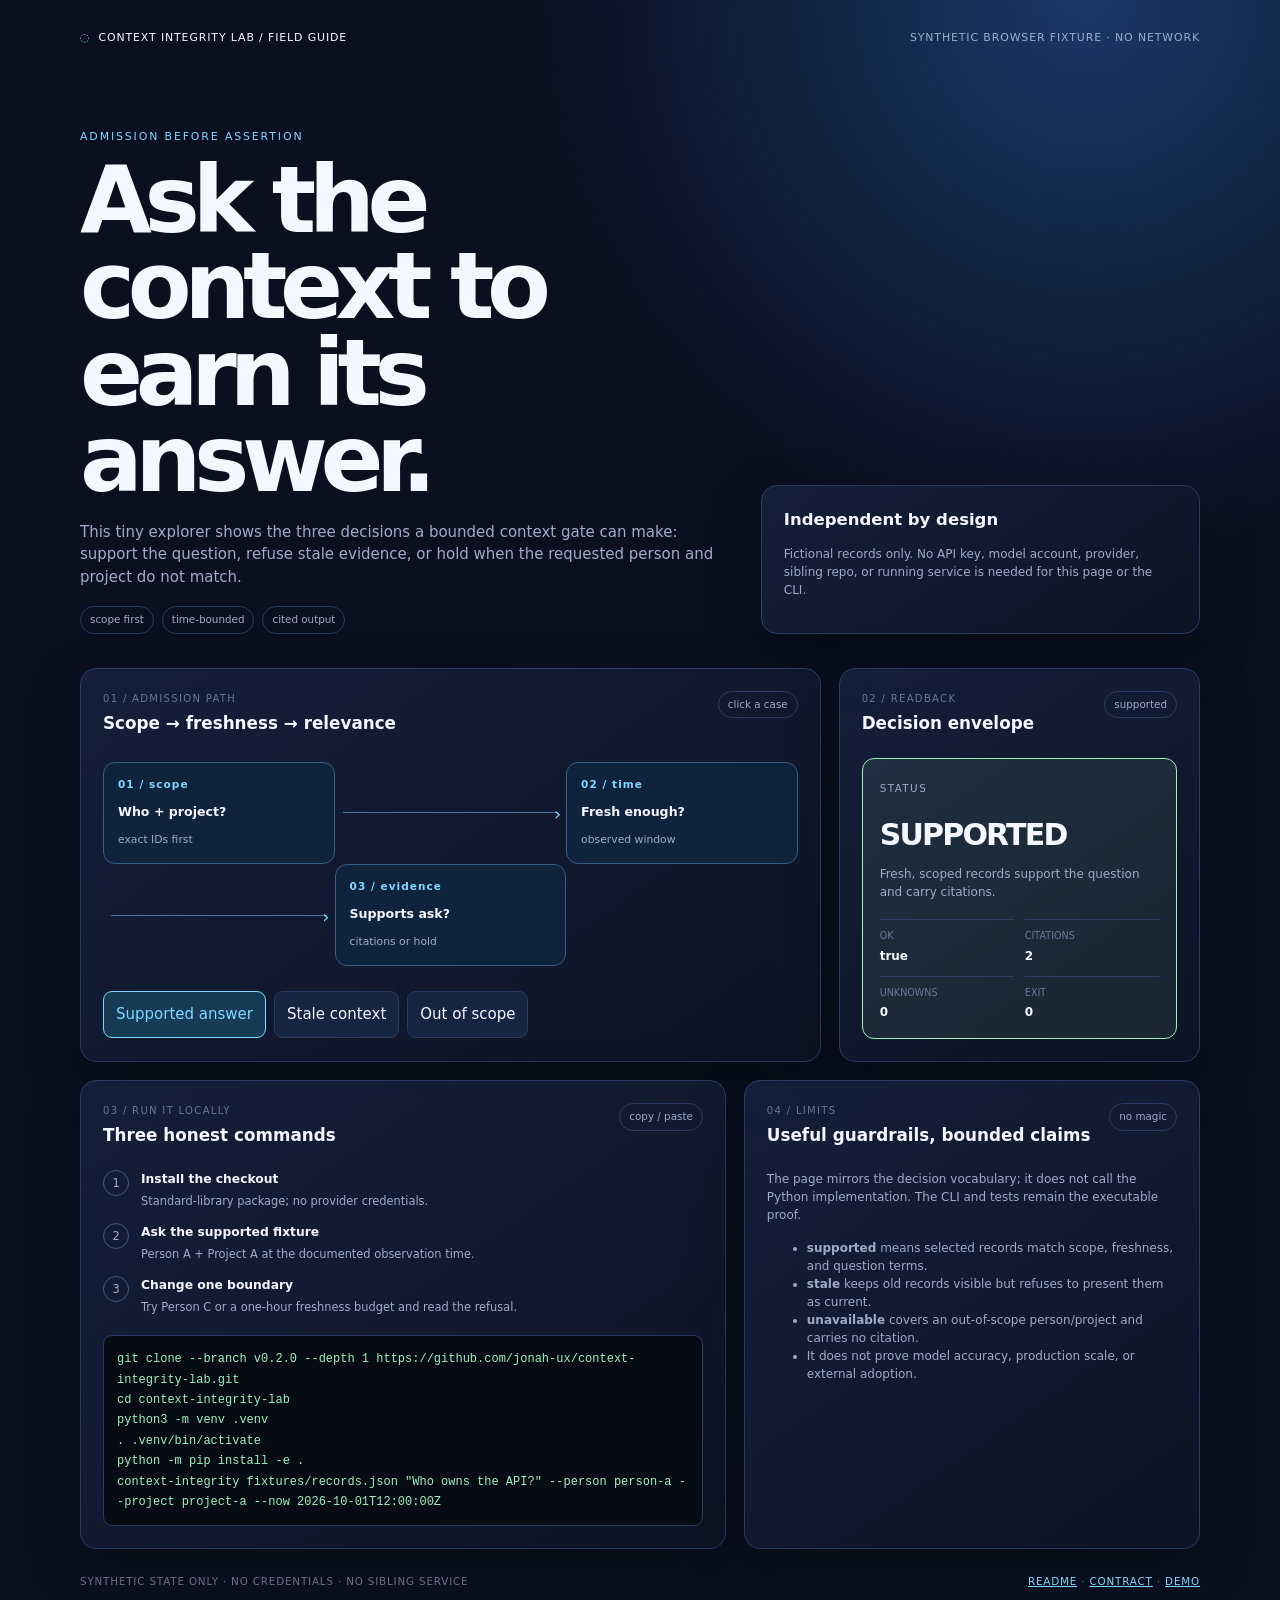
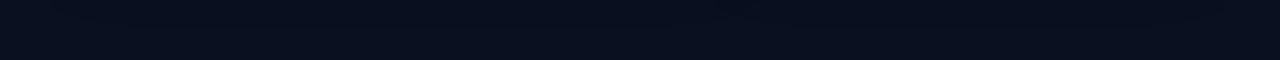
==== docs/admission-explorer.html @ ae998144 "docs(onboarding): pin explorer install path Agent-Session: 01a0f53c-2d67-7692-81d7-23fe0a9d03c3 Agen" ====
<!doctype html>
<html lang="en">
<head>
<meta charset="utf-8"><meta name="viewport" content="width=device-width,initial-scale=1">
<meta name="description" content="Synthetic Context Integrity Lab admission explorer">
<title>Context Integrity Lab · admission explorer</title>
<style>
:root{color-scheme:dark;--bg:#0a1020;--panel:#111b32;--line:#2a3c62;--ink:#f4f7ff;--muted:#9eacc8;--blue:#80d8ff;--green:#9ff0bd;--orange:#ffc879;--red:#ff9b9b;font:15px/1.5 ui-sans-serif,system-ui,sans-serif}*{box-sizing:border-box}body{margin:0;color:var(--ink);background:radial-gradient(circle at 85% 0,#193967,transparent 37rem),var(--bg)}a{color:var(--blue)}.shell{width:min(1120px,calc(100% - 34px));margin:auto;padding:30px 0 70px}.nav,.foot{display:flex;justify-content:space-between;gap:14px;color:var(--muted);font-size:.73rem;letter-spacing:.08em;text-transform:uppercase}.nav{margin-bottom:72px}.brand{color:var(--ink)}.brand:before{content:"◌";color:var(--blue);margin-right:8px}h1{max-width:760px;font-size:clamp(2.6rem,8vw,6.2rem);line-height:.93;letter-spacing:-.08em;margin:0 0 18px}.eyebrow{color:var(--blue);font-size:.73rem;letter-spacing:.17em;text-transform:uppercase}.lede{max-width:680px;color:var(--muted)}.hero{display:grid;grid-template-columns:1.2fr .8fr;gap:22px;align-items:end;margin-bottom:34px}.card{border:1px solid var(--line);border-radius:16px;padding:22px;background:linear-gradient(145deg,rgba(20,32,58,.94),rgba(12,20,37,.94));box-shadow:0 18px 56px #0004}.callout h2{margin:0 0 8px;font-size:1.1rem}.callout p,.limits p,.limits li{color:var(--muted);font-size:.8rem}.chips{display:flex;flex-wrap:wrap;gap:8px;margin-top:18px}.chip{border:1px solid var(--line);border-radius:99px;padding:5px 9px;color:var(--muted);font-size:.69rem}.grid{display:grid;grid-template-columns:repeat(12,1fr);gap:18px}.explorer{grid-column:span 8}.readout{grid-column:span 4}.guide{grid-column:span 7}.limits{grid-column:span 5}.panel-head{display:flex;justify-content:space-between;gap:10px;align-items:start;margin-bottom:22px}.kicker{color:#667997;letter-spacing:.13em;text-transform:uppercase;font-size:.67rem}.panel-head h2{margin:5px 0 0;font-size:1.12rem}.graph{display:grid;grid-template-columns:repeat(3,1fr);gap:0;align-items:center;overflow:auto;padding:4px 0 10px}.node{min-width:140px;border:1px solid #3b5e83;border-radius:12px;padding:14px;background:#10233d}.node b{display:block;color:var(--blue);font-size:.7rem;letter-spacing:.1em}.node strong{display:block;margin:10px 0 5px;font-size:.84rem}.node span{color:var(--muted);font-size:.72rem}.arrow{min-width:20px;height:1px;background:#4e739b;position:relative;margin:0 8px}.arrow:after{content:"›";position:absolute;right:-3px;top:-12px;color:var(--blue);font-size:1.2rem}.option-row{display:flex;flex-wrap:wrap;gap:8px;margin-top:15px}.option{border:1px solid var(--line);border-radius:9px;background:#162542;color:var(--ink);padding:11px 12px;text-align:left;cursor:pointer;font:inherit}.option:hover,.option:focus-visible{border-color:var(--blue);outline:none}.option[aria-pressed=true]{border-color:var(--blue);color:var(--blue);background:#163b57}.state{min-height:212px;border:1px solid var(--green);border-radius:12px;padding:17px;background:#9ff0bd14}.state.orange{border-color:var(--orange);background:#ffc87914}.state.red{border-color:var(--red);background:#ff9b9b14}.state-label{font-size:.69rem;text-transform:uppercase;letter-spacing:.14em;color:var(--muted)}.state h3{margin:14px 0 8px;font-size:2rem;letter-spacing:-.06em}.state p{color:var(--muted);font-size:.8rem;margin:0}.facts{display:grid;grid-template-columns:repeat(2,1fr);gap:11px;margin-top:18px}.fact{border-top:1px solid var(--line);padding-top:9px}.fact small{display:block;color:#687996;text-transform:uppercase;font-size:.64rem}.fact b{display:block;margin-top:3px;font-size:.8rem}.steps{display:grid;gap:12px;list-style:none;padding:0;margin:0}.steps li{display:grid;grid-template-columns:28px 1fr;gap:10px}.num{display:grid;place-items:center;border:1px solid #3b5e83;border-radius:50%;width:26px;height:26px;color:var(--blue);font-size:.72rem}.steps strong{display:block;font-size:.82rem}.steps span{color:var(--muted);font-size:.76rem}.terminal{margin-top:18px;border:1px solid var(--line);border-radius:9px;padding:13px;overflow:auto;background:#070b14;color:var(--green);font:12px/1.7 ui-monospace,monospace}.foot{margin-top:25px;color:#66738b;font-size:.69rem}@media(max-width:780px){.hero{grid-template-columns:1fr}.explorer,.readout,.guide,.limits{grid-column:span 12}}@media(max-width:500px){.shell{width:calc(100% - 22px);padding-top:18px}.nav{margin-bottom:45px}.graph{grid-template-columns:repeat(3,140px)}.foot{display:block}.foot span{display:block;margin-top:6px}}@media(prefers-reduced-motion:no-preference){.state{animation:enter .25s ease-out}@keyframes enter{from{opacity:.4;transform:translateY(4px)}to{opacity:1;transform:none}}}
</style>
</head>
<body><main class="shell">
<header class="nav"><span class="brand">CONTEXT INTEGRITY LAB / FIELD GUIDE</span><span>synthetic browser fixture · no network</span></header>
<section class="hero"><div><p class="eyebrow">Admission before assertion</p><h1>Ask the context to earn its answer.</h1><p class="lede">This tiny explorer shows the three decisions a bounded context gate can make: support the question, refuse stale evidence, or hold when the requested person and project do not match.</p><div class="chips"><span class="chip">scope first</span><span class="chip">time-bounded</span><span class="chip">cited output</span></div></div><aside class="card callout"><h2>Independent by design</h2><p>Fictional records only. No API key, model account, provider, sibling repo, or running service is needed for this page or the CLI.</p></aside></section>
<section class="grid">
<article class="card explorer"><div class="panel-head"><div><div class="kicker">01 / admission path</div><h2>Scope → freshness → relevance</h2></div><span class="chip">click a case</span></div><div class="graph" aria-label="Admission decision graph"><div class="node"><b>01 / scope</b><strong>Who + project?</strong><span>exact IDs first</span></div><span class="arrow" aria-hidden="true"></span><div class="node"><b>02 / time</b><strong>Fresh enough?</strong><span>observed window</span></div><span class="arrow" aria-hidden="true"></span><div class="node"><b>03 / evidence</b><strong>Supports ask?</strong><span>citations or hold</span></div></div><div class="option-row" role="group" aria-label="Synthetic admission cases"><button class="option" data-case="supported" aria-pressed="true">Supported answer</button><button class="option" data-case="stale" aria-pressed="false">Stale context</button><button class="option" data-case="scope" aria-pressed="false">Out of scope</button></div></article>
<article class="card readout"><div class="panel-head"><div><div class="kicker">02 / readback</div><h2>Decision envelope</h2></div><span class="chip" id="case-label">supported</span></div><div class="state" id="state" role="status" aria-live="polite"><span class="state-label">status</span><h3 id="status">SUPPORTED</h3><p id="reason">Fresh, scoped records support the question and carry citations.</p><div class="facts"><div class="fact"><small>ok</small><b id="ok">true</b></div><div class="fact"><small>citations</small><b id="citations">2</b></div><div class="fact"><small>unknowns</small><b id="unknowns">0</b></div><div class="fact"><small>exit</small><b id="exit">0</b></div></div></div></article>
<article class="card guide"><div class="panel-head"><div><div class="kicker">03 / run it locally</div><h2>Three honest commands</h2></div><span class="chip">copy / paste</span></div><ol class="steps"><li><span class="num">1</span><div><strong>Install the checkout</strong><span>Standard-library package; no provider credentials.</span></div></li><li><span class="num">2</span><div><strong>Ask the supported fixture</strong><span>Person A + Project A at the documented observation time.</span></div></li><li><span class="num">3</span><div><strong>Change one boundary</strong><span>Try Person C or a one-hour freshness budget and read the refusal.</span></div></li></ol><div class="terminal">git clone --branch v0.2.0 --depth 1 https://github.com/jonah-ux/context-integrity-lab.git<br>cd context-integrity-lab<br>python3 -m venv .venv<br>. .venv/bin/activate<br>python -m pip install -e .<br>context-integrity fixtures/records.json "Who owns the API?" --person person-a --project project-a --now 2026-10-01T12:00:00Z</div></article>
<article class="card limits"><div class="panel-head"><div><div class="kicker">04 / limits</div><h2>Useful guardrails, bounded claims</h2></div><span class="chip">no magic</span></div><p>The page mirrors the decision vocabulary; it does not call the Python implementation. The CLI and tests remain the executable proof.</p><ul><li><b>supported</b> means selected records match scope, freshness, and question terms.</li><li><b>stale</b> keeps old records visible but refuses to present them as current.</li><li><b>unavailable</b> covers an out-of-scope person/project and carries no citation.</li><li>It does not prove model accuracy, production scale, or external adoption.</li></ul></article>
</section><footer class="foot"><span>synthetic state only · no credentials · no sibling service</span><span><a href="https://github.com/jonah-ux/context-integrity-lab/blob/main/README.md">README</a> · <a href="https://github.com/jonah-ux/context-integrity-lab/blob/main/docs/contracts/context-integrity-v1.md">contract</a> · <a href="https://github.com/jonah-ux/context-integrity-lab/blob/main/DEMO.md">demo</a></span></footer>
</main>
<script>
const cases={supported:{label:"supported",status:"SUPPORTED",reason:"Fresh, scoped records support the question and carry citations.",ok:"true",citations:"2",unknowns:"0",exit:"0",tone:""},stale:{label:"freshness refusal",status:"STALE",reason:"The records exist, but the observation is outside the one-hour freshness budget.",ok:"false",citations:"0",unknowns:"1",exit:"1",tone:"orange"},scope:{label:"scope hold",status:"UNAVAILABLE",reason:"No record matches the requested person and project. The gate returns no citation.",ok:"false",citations:"0",unknowns:"1",exit:"1",tone:"red"}};
const state=document.querySelector("#state"),label=document.querySelector("#case-label");document.querySelectorAll("[data-case]").forEach(button=>button.addEventListener("click",()=>{const item=cases[button.dataset.case];document.querySelectorAll("[data-case]").forEach(b=>b.setAttribute("aria-pressed",String(b===button)));state.className="state "+item.tone;label.textContent=item.label;for(const key of ["status","reason","ok","citations","unknowns","exit"])document.querySelector("#"+key).textContent=item[key]}));
</script></body></html>
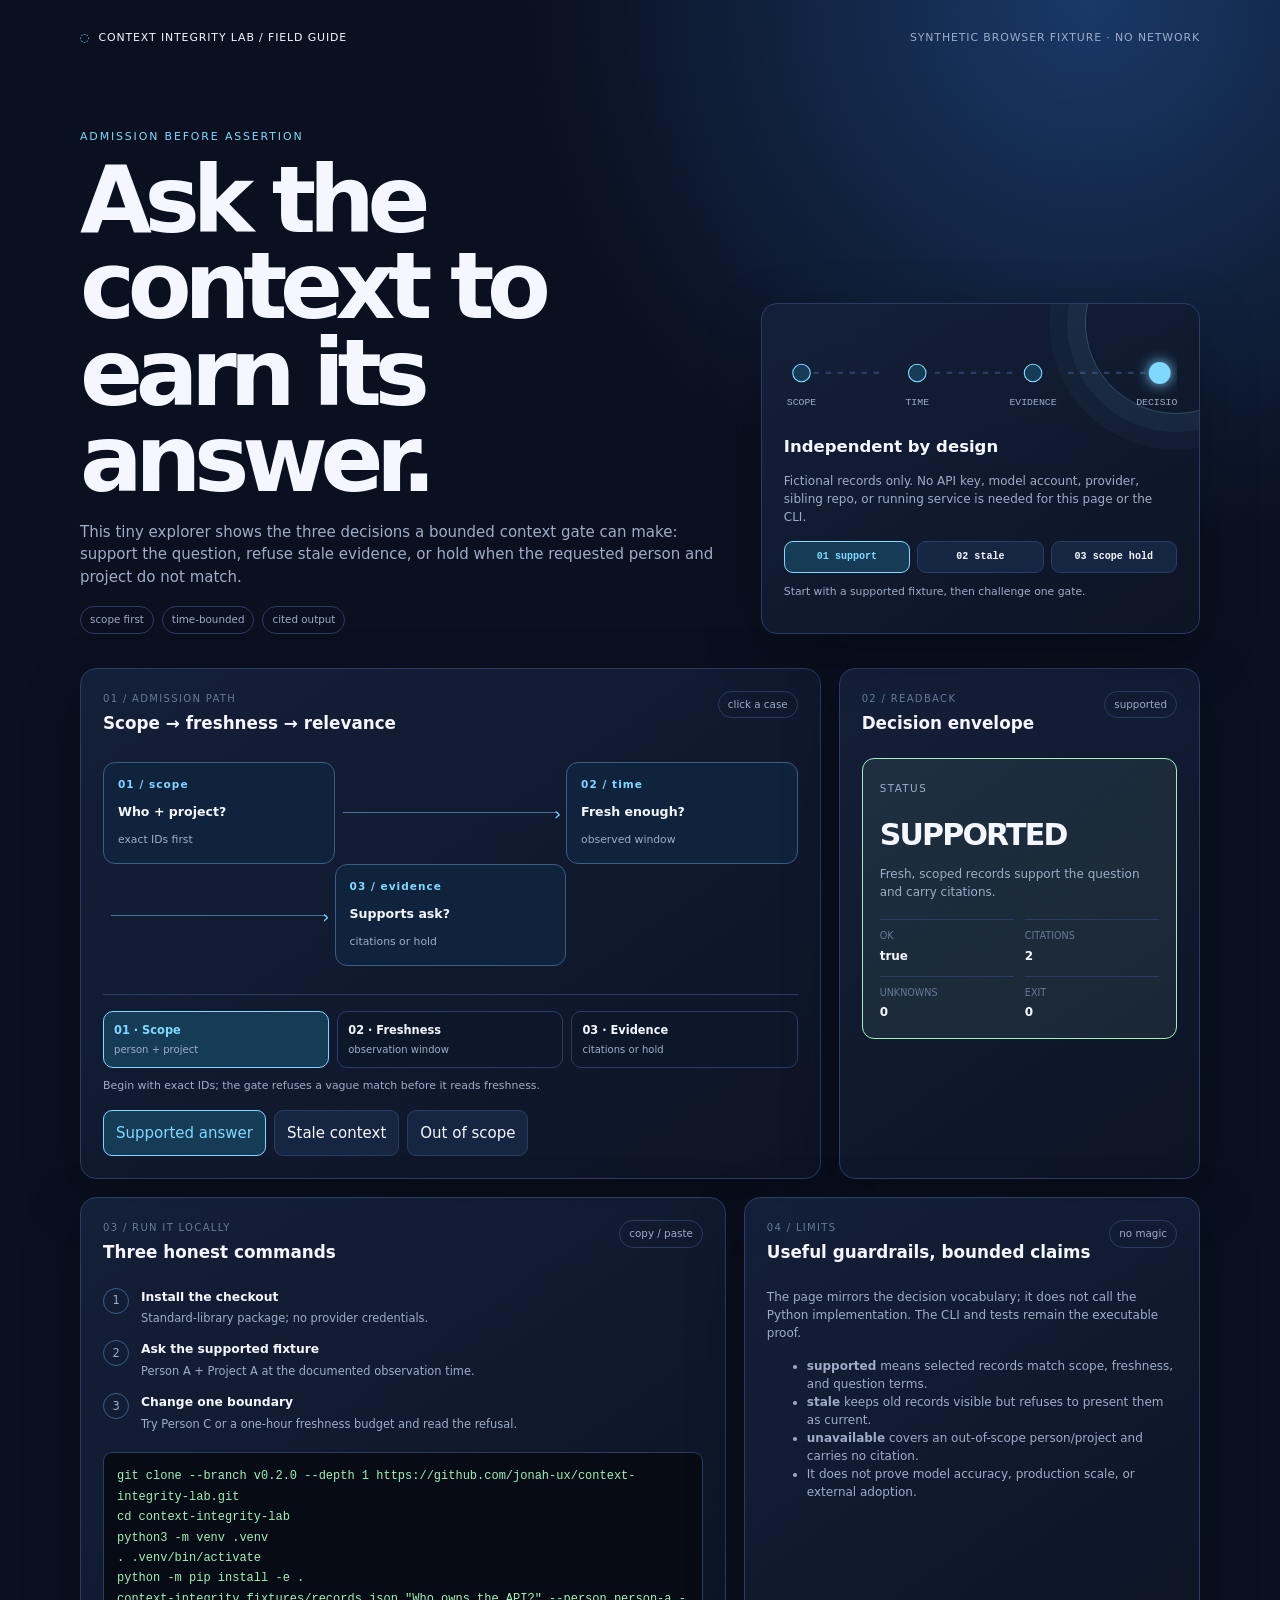
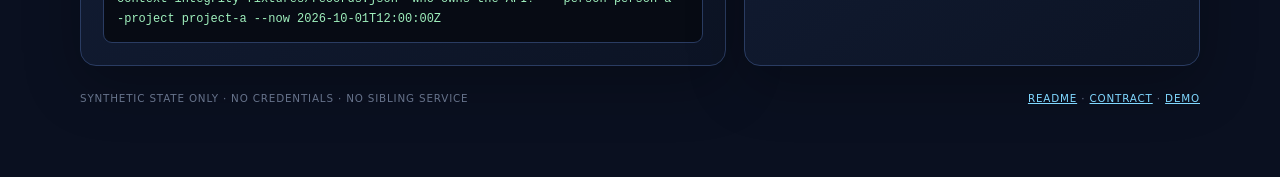
==== commit 68be72f1: "feat(docs): deepen admission explorer launch flow Agent-Session: 01a0f53c-2d67-7692-81d7-23fe0a9d03c" ====
--- a/docs/admission-explorer.html
+++ b/docs/admission-explorer.html
@@ -6,19 +6,25 @@
 <title>Context Integrity Lab · admission explorer</title>
 <style>
 :root{color-scheme:dark;--bg:#0a1020;--panel:#111b32;--line:#2a3c62;--ink:#f4f7ff;--muted:#9eacc8;--blue:#80d8ff;--green:#9ff0bd;--orange:#ffc879;--red:#ff9b9b;font:15px/1.5 ui-sans-serif,system-ui,sans-serif}*{box-sizing:border-box}body{margin:0;color:var(--ink);background:radial-gradient(circle at 85% 0,#193967,transparent 37rem),var(--bg)}a{color:var(--blue)}.shell{width:min(1120px,calc(100% - 34px));margin:auto;padding:30px 0 70px}.nav,.foot{display:flex;justify-content:space-between;gap:14px;color:var(--muted);font-size:.73rem;letter-spacing:.08em;text-transform:uppercase}.nav{margin-bottom:72px}.brand{color:var(--ink)}.brand:before{content:"◌";color:var(--blue);margin-right:8px}h1{max-width:760px;font-size:clamp(2.6rem,8vw,6.2rem);line-height:.93;letter-spacing:-.08em;margin:0 0 18px}.eyebrow{color:var(--blue);font-size:.73rem;letter-spacing:.17em;text-transform:uppercase}.lede{max-width:680px;color:var(--muted)}.hero{display:grid;grid-template-columns:1.2fr .8fr;gap:22px;align-items:end;margin-bottom:34px}.card{border:1px solid var(--line);border-radius:16px;padding:22px;background:linear-gradient(145deg,rgba(20,32,58,.94),rgba(12,20,37,.94));box-shadow:0 18px 56px #0004}.callout h2{margin:0 0 8px;font-size:1.1rem}.callout p,.limits p,.limits li{color:var(--muted);font-size:.8rem}.chips{display:flex;flex-wrap:wrap;gap:8px;margin-top:18px}.chip{border:1px solid var(--line);border-radius:99px;padding:5px 9px;color:var(--muted);font-size:.69rem}.grid{display:grid;grid-template-columns:repeat(12,1fr);gap:18px}.explorer{grid-column:span 8}.readout{grid-column:span 4}.guide{grid-column:span 7}.limits{grid-column:span 5}.panel-head{display:flex;justify-content:space-between;gap:10px;align-items:start;margin-bottom:22px}.kicker{color:#667997;letter-spacing:.13em;text-transform:uppercase;font-size:.67rem}.panel-head h2{margin:5px 0 0;font-size:1.12rem}.graph{display:grid;grid-template-columns:repeat(3,1fr);gap:0;align-items:center;overflow:auto;padding:4px 0 10px}.node{min-width:140px;border:1px solid #3b5e83;border-radius:12px;padding:14px;background:#10233d}.node b{display:block;color:var(--blue);font-size:.7rem;letter-spacing:.1em}.node strong{display:block;margin:10px 0 5px;font-size:.84rem}.node span{color:var(--muted);font-size:.72rem}.arrow{min-width:20px;height:1px;background:#4e739b;position:relative;margin:0 8px}.arrow:after{content:"›";position:absolute;right:-3px;top:-12px;color:var(--blue);font-size:1.2rem}.option-row{display:flex;flex-wrap:wrap;gap:8px;margin-top:15px}.option{border:1px solid var(--line);border-radius:9px;background:#162542;color:var(--ink);padding:11px 12px;text-align:left;cursor:pointer;font:inherit}.option:hover,.option:focus-visible{border-color:var(--blue);outline:none}.option[aria-pressed=true]{border-color:var(--blue);color:var(--blue);background:#163b57}.state{min-height:212px;border:1px solid var(--green);border-radius:12px;padding:17px;background:#9ff0bd14}.state.orange{border-color:var(--orange);background:#ffc87914}.state.red{border-color:var(--red);background:#ff9b9b14}.state-label{font-size:.69rem;text-transform:uppercase;letter-spacing:.14em;color:var(--muted)}.state h3{margin:14px 0 8px;font-size:2rem;letter-spacing:-.06em}.state p{color:var(--muted);font-size:.8rem;margin:0}.facts{display:grid;grid-template-columns:repeat(2,1fr);gap:11px;margin-top:18px}.fact{border-top:1px solid var(--line);padding-top:9px}.fact small{display:block;color:#687996;text-transform:uppercase;font-size:.64rem}.fact b{display:block;margin-top:3px;font-size:.8rem}.steps{display:grid;gap:12px;list-style:none;padding:0;margin:0}.steps li{display:grid;grid-template-columns:28px 1fr;gap:10px}.num{display:grid;place-items:center;border:1px solid #3b5e83;border-radius:50%;width:26px;height:26px;color:var(--blue);font-size:.72rem}.steps strong{display:block;font-size:.82rem}.steps span{color:var(--muted);font-size:.76rem}.terminal{margin-top:18px;border:1px solid var(--line);border-radius:9px;padding:13px;overflow:auto;background:#070b14;color:var(--green);font:12px/1.7 ui-monospace,monospace}.foot{margin-top:25px;color:#66738b;font-size:.69rem}@media(max-width:780px){.hero{grid-template-columns:1fr}.explorer,.readout,.guide,.limits{grid-column:span 12}}@media(max-width:500px){.shell{width:calc(100% - 22px);padding-top:18px}.nav{margin-bottom:45px}.graph{grid-template-columns:repeat(3,140px)}.foot{display:block}.foot span{display:block;margin-top:6px}}@media(prefers-reduced-motion:no-preference){.state{animation:enter .25s ease-out}@keyframes enter{from{opacity:.4;transform:translateY(4px)}to{opacity:1;transform:none}}}
+
+.launch-card{position:relative;overflow:hidden}.launch-card:after{content:"";position:absolute;width:180px;height:180px;right:-68px;top:-72px;border:1px solid #80d8ff44;border-radius:50%;box-shadow:0 0 0 18px #80d8ff0d,0 0 0 36px #80d8ff08}.signal-map{display:block;width:100%;height:auto;margin:0 0 15px}.signal-map .pulse{fill:#80d8ff;filter:drop-shadow(0 0 6px #80d8ff)}.launch-actions{display:grid;grid-template-columns:repeat(3,1fr);gap:7px;margin-top:15px}.launch-actions button{border:1px solid #2a3c62;border-radius:9px;background:#162542;color:var(--ink);padding:9px 7px;font:700 .67rem/1.2 ui-monospace,monospace;cursor:pointer}.launch-actions button:hover,.launch-actions button:focus-visible{border-color:var(--blue);outline:2px solid #80d8ff55;outline-offset:2px}.launch-actions button[aria-pressed=true]{border-color:var(--blue);color:var(--blue);background:#163b57}.launch-status{min-height:2.5em;margin:11px 0 0!important;font-size:.72rem!important}.admission-steps{display:grid;grid-template-columns:repeat(3,1fr);gap:8px;margin-top:18px;padding-top:16px;border-top:1px solid var(--line)}.admission-step{border:1px solid var(--line);border-radius:10px;background:#0c172a;color:var(--muted);padding:10px;text-align:left;cursor:pointer;font:inherit}.admission-step strong{display:block;color:var(--ink);font-size:.76rem}.admission-step small{display:block;margin-top:3px;color:var(--muted);font-size:.67rem}.admission-step.is-current{border-color:var(--blue);background:#163b57;color:var(--blue)}.admission-step.is-current strong{color:var(--blue)}.step-copy{margin:10px 0 0!important;color:var(--muted);font-size:.73rem!important}.hero .chips{position:relative;z-index:1}@media(max-width:500px){.launch-actions{grid-template-columns:1fr}.admission-steps{grid-template-columns:1fr}}@media(prefers-reduced-motion:reduce){*,*::before,*::after{animation:none!important;transition:none!important;scroll-behavior:auto!important}}
 </style>
 </head>
 <body><main class="shell">
 <header class="nav"><span class="brand">CONTEXT INTEGRITY LAB / FIELD GUIDE</span><span>synthetic browser fixture · no network</span></header>
-<section class="hero"><div><p class="eyebrow">Admission before assertion</p><h1>Ask the context to earn its answer.</h1><p class="lede">This tiny explorer shows the three decisions a bounded context gate can make: support the question, refuse stale evidence, or hold when the requested person and project do not match.</p><div class="chips"><span class="chip">scope first</span><span class="chip">time-bounded</span><span class="chip">cited output</span></div></div><aside class="card callout"><h2>Independent by design</h2><p>Fictional records only. No API key, model account, provider, sibling repo, or running service is needed for this page or the CLI.</p></aside></section>
+<section class="hero"><div><p class="eyebrow">Admission before assertion</p><h1>Ask the context to earn its answer.</h1><p class="lede">This tiny explorer shows the three decisions a bounded context gate can make: support the question, refuse stale evidence, or hold when the requested person and project do not match.</p><div class="chips"><span class="chip">scope first</span><span class="chip">time-bounded</span><span class="chip">cited output</span></div></div><aside class="card callout launch-card"><svg class="signal-map" viewBox="0 0 360 86" role="img" aria-label="Scope, freshness, and evidence feed a decision envelope"><path d="M16 43h74m48 0h74m48 0h84" fill="none" stroke="#2a3c62" stroke-width="2" stroke-dasharray="5 6"/><circle cx="16" cy="43" r="8" fill="#163b57" stroke="#80d8ff"/><circle cx="122" cy="43" r="8" fill="#163b57" stroke="#80d8ff"/><circle cx="228" cy="43" r="8" fill="#163b57" stroke="#80d8ff"/><circle class="pulse" cx="344" cy="43" r="10"/><g fill="#9eacc8" font-size="9" font-family="ui-monospace,monospace" text-anchor="middle"><text x="16" y="72">SCOPE</text><text x="122" y="72">TIME</text><text x="228" y="72">EVIDENCE</text><text x="344" y="72">DECISION</text></g></svg><h2>Independent by design</h2><p>Fictional records only. No API key, model account, provider, sibling repo, or running service is needed for this page or the CLI.</p><div class="launch-actions" role="group" aria-label="Launch a synthetic admission case"><button data-case="supported" aria-pressed="true">01 support</button><button data-case="stale" aria-pressed="false">02 stale</button><button data-case="scope" aria-pressed="false">03 scope hold</button></div><p id="launch-status" class="launch-status" role="status" aria-live="polite">Start with a supported fixture, then challenge one gate.</p></aside></section>
 <section class="grid">
-<article class="card explorer"><div class="panel-head"><div><div class="kicker">01 / admission path</div><h2>Scope → freshness → relevance</h2></div><span class="chip">click a case</span></div><div class="graph" aria-label="Admission decision graph"><div class="node"><b>01 / scope</b><strong>Who + project?</strong><span>exact IDs first</span></div><span class="arrow" aria-hidden="true"></span><div class="node"><b>02 / time</b><strong>Fresh enough?</strong><span>observed window</span></div><span class="arrow" aria-hidden="true"></span><div class="node"><b>03 / evidence</b><strong>Supports ask?</strong><span>citations or hold</span></div></div><div class="option-row" role="group" aria-label="Synthetic admission cases"><button class="option" data-case="supported" aria-pressed="true">Supported answer</button><button class="option" data-case="stale" aria-pressed="false">Stale context</button><button class="option" data-case="scope" aria-pressed="false">Out of scope</button></div></article>
+<article class="card explorer"><div class="panel-head"><div><div class="kicker">01 / admission path</div><h2>Scope → freshness → relevance</h2></div><span class="chip">click a case</span></div><div class="graph" aria-label="Admission decision graph"><div class="node"><b>01 / scope</b><strong>Who + project?</strong><span>exact IDs first</span></div><span class="arrow" aria-hidden="true"></span><div class="node"><b>02 / time</b><strong>Fresh enough?</strong><span>observed window</span></div><span class="arrow" aria-hidden="true"></span><div class="node"><b>03 / evidence</b><strong>Supports ask?</strong><span>citations or hold</span></div></div><div class="admission-steps" role="group" aria-label="Admission gate steps"><button class="admission-step is-current" data-step="scope"><strong>01 · Scope</strong><small>person + project</small></button><button class="admission-step" data-step="freshness"><strong>02 · Freshness</strong><small>observation window</small></button><button class="admission-step" data-step="evidence"><strong>03 · Evidence</strong><small>citations or hold</small></button></div><p id="step-copy" class="step-copy">Begin with exact IDs; the gate refuses a vague match before it reads freshness.</p><div class="option-row" role="group" aria-label="Synthetic admission cases"><button class="option" data-case="supported" aria-pressed="true">Supported answer</button><button class="option" data-case="stale" aria-pressed="false">Stale context</button><button class="option" data-case="scope" aria-pressed="false">Out of scope</button></div></article>
 <article class="card readout"><div class="panel-head"><div><div class="kicker">02 / readback</div><h2>Decision envelope</h2></div><span class="chip" id="case-label">supported</span></div><div class="state" id="state" role="status" aria-live="polite"><span class="state-label">status</span><h3 id="status">SUPPORTED</h3><p id="reason">Fresh, scoped records support the question and carry citations.</p><div class="facts"><div class="fact"><small>ok</small><b id="ok">true</b></div><div class="fact"><small>citations</small><b id="citations">2</b></div><div class="fact"><small>unknowns</small><b id="unknowns">0</b></div><div class="fact"><small>exit</small><b id="exit">0</b></div></div></div></article>
 <article class="card guide"><div class="panel-head"><div><div class="kicker">03 / run it locally</div><h2>Three honest commands</h2></div><span class="chip">copy / paste</span></div><ol class="steps"><li><span class="num">1</span><div><strong>Install the checkout</strong><span>Standard-library package; no provider credentials.</span></div></li><li><span class="num">2</span><div><strong>Ask the supported fixture</strong><span>Person A + Project A at the documented observation time.</span></div></li><li><span class="num">3</span><div><strong>Change one boundary</strong><span>Try Person C or a one-hour freshness budget and read the refusal.</span></div></li></ol><div class="terminal">git clone --branch v0.2.0 --depth 1 https://github.com/jonah-ux/context-integrity-lab.git<br>cd context-integrity-lab<br>python3 -m venv .venv<br>. .venv/bin/activate<br>python -m pip install -e .<br>context-integrity fixtures/records.json "Who owns the API?" --person person-a --project project-a --now 2026-10-01T12:00:00Z</div></article>
 <article class="card limits"><div class="panel-head"><div><div class="kicker">04 / limits</div><h2>Useful guardrails, bounded claims</h2></div><span class="chip">no magic</span></div><p>The page mirrors the decision vocabulary; it does not call the Python implementation. The CLI and tests remain the executable proof.</p><ul><li><b>supported</b> means selected records match scope, freshness, and question terms.</li><li><b>stale</b> keeps old records visible but refuses to present them as current.</li><li><b>unavailable</b> covers an out-of-scope person/project and carries no citation.</li><li>It does not prove model accuracy, production scale, or external adoption.</li></ul></article>
 </section><footer class="foot"><span>synthetic state only · no credentials · no sibling service</span><span><a href="https://github.com/jonah-ux/context-integrity-lab/blob/main/README.md">README</a> · <a href="https://github.com/jonah-ux/context-integrity-lab/blob/main/docs/contracts/context-integrity-v1.md">contract</a> · <a href="https://github.com/jonah-ux/context-integrity-lab/blob/main/DEMO.md">demo</a></span></footer>
 </main>
 <script>
-const cases={supported:{label:"supported",status:"SUPPORTED",reason:"Fresh, scoped records support the question and carry citations.",ok:"true",citations:"2",unknowns:"0",exit:"0",tone:""},stale:{label:"freshness refusal",status:"STALE",reason:"The records exist, but the observation is outside the one-hour freshness budget.",ok:"false",citations:"0",unknowns:"1",exit:"1",tone:"orange"},scope:{label:"scope hold",status:"UNAVAILABLE",reason:"No record matches the requested person and project. The gate returns no citation.",ok:"false",citations:"0",unknowns:"1",exit:"1",tone:"red"}};
-const state=document.querySelector("#state"),label=document.querySelector("#case-label");document.querySelectorAll("[data-case]").forEach(button=>button.addEventListener("click",()=>{const item=cases[button.dataset.case];document.querySelectorAll("[data-case]").forEach(b=>b.setAttribute("aria-pressed",String(b===button)));state.className="state "+item.tone;label.textContent=item.label;for(const key of ["status","reason","ok","citations","unknowns","exit"])document.querySelector("#"+key).textContent=item[key]}));
+const cases={supported:{label:"supported",status:"SUPPORTED",reason:"Fresh, scoped records support the question and carry citations.",ok:"true",citations:"2",unknowns:"0",exit:"0",tone:"",step:3,launch:"Fresh scope and evidence all agree. This is the only path that returns a citation."},stale:{label:"freshness refusal",status:"STALE",reason:"The records exist, but the observation is outside the one-hour freshness budget.",ok:"false",citations:"0",unknowns:"1",exit:"1",tone:"orange",step:2,launch:"Scope matched, then the time gate stopped the claim before it looked current."},scope:{label:"scope hold",status:"UNAVAILABLE",reason:"No record matches the requested person and project. The gate returns no citation.",ok:"false",citations:"0",unknowns:"1",exit:"1",tone:"red",step:1,launch:"The first gate held the request: no exact person + project pair means no evidence read."}};
+const stepCopy={scope:"Begin with exact IDs; the gate refuses a vague match before it reads freshness.",freshness:"The record must fall inside the observation window before it can support a current answer.",evidence:"Only matching, fresh records with citations can support the question."};
+const state=document.querySelector("#state"),label=document.querySelector("#case-label"),launchStatus=document.querySelector("#launch-status");
+function renderCase(name){const item=cases[name];document.querySelectorAll("[data-case]").forEach(button=>button.setAttribute("aria-pressed",String(button.dataset.case===name)));state.className="state "+item.tone;label.textContent=item.label;for(const key of ["status","reason","ok","citations","unknowns","exit"])document.querySelector("#"+key).textContent=item[key];launchStatus.textContent=item.launch;document.querySelectorAll("[data-step]").forEach((button,index)=>button.classList.toggle("is-current",index<item.step));}
+document.querySelectorAll("[data-case]").forEach(button=>button.addEventListener("click",()=>renderCase(button.dataset.case)));
+document.querySelectorAll("[data-step]").forEach(button=>button.addEventListener("click",()=>{document.querySelector("#step-copy").textContent=stepCopy[button.dataset.step];document.querySelectorAll("[data-step]").forEach(b=>b.classList.toggle("is-current",b===button));}));
 </script></body></html>
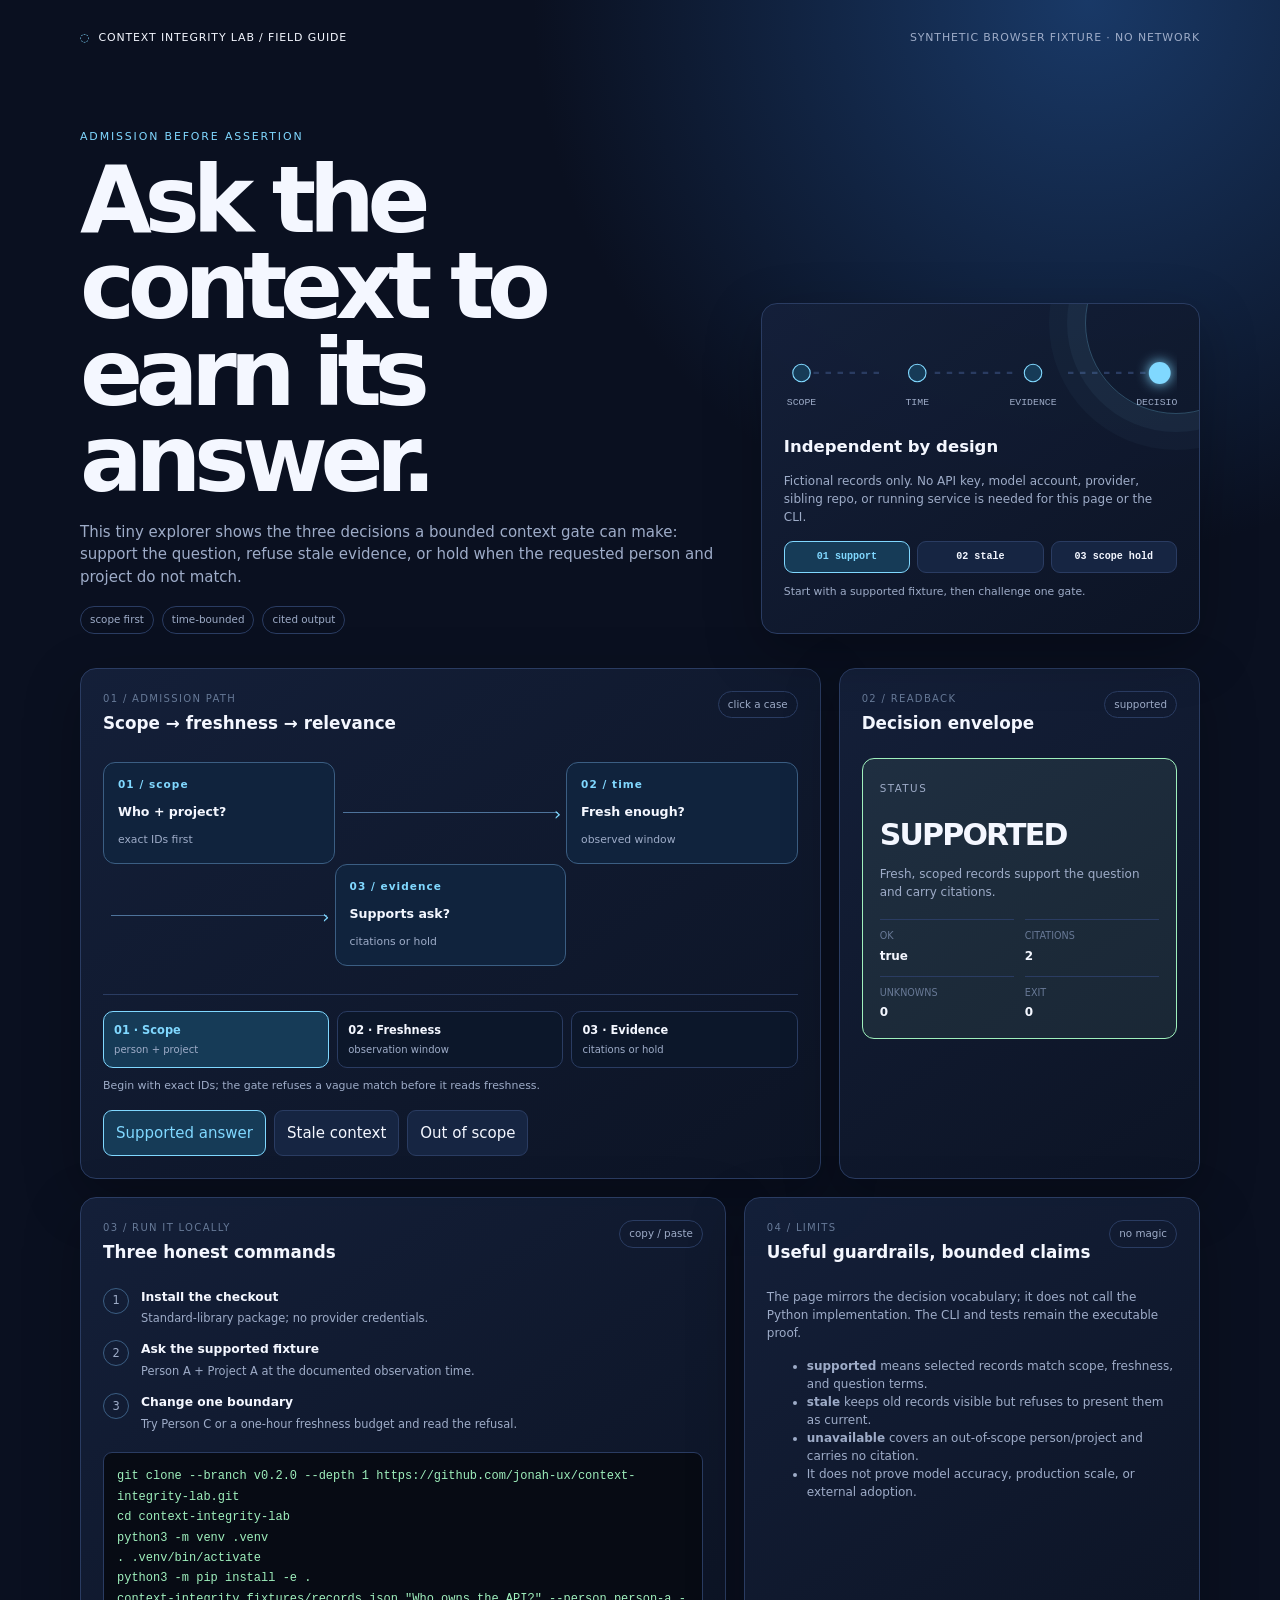
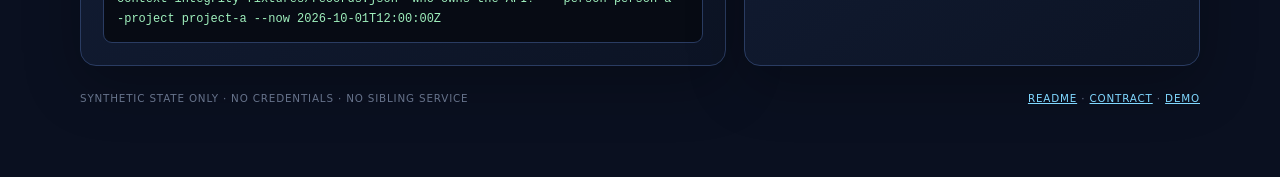
==== commit 1a7a85b4: "docs(quickstart): use explicit python3 commands Agent-Session: 01a0f872-a5e4-77f2-96e7-4b1d93cdd194 " ====
--- a/docs/admission-explorer.html
+++ b/docs/admission-explorer.html
@@ -16,7 +16,7 @@
 <section class="grid">
 <article class="card explorer"><div class="panel-head"><div><div class="kicker">01 / admission path</div><h2>Scope → freshness → relevance</h2></div><span class="chip">click a case</span></div><div class="graph" aria-label="Admission decision graph"><div class="node"><b>01 / scope</b><strong>Who + project?</strong><span>exact IDs first</span></div><span class="arrow" aria-hidden="true"></span><div class="node"><b>02 / time</b><strong>Fresh enough?</strong><span>observed window</span></div><span class="arrow" aria-hidden="true"></span><div class="node"><b>03 / evidence</b><strong>Supports ask?</strong><span>citations or hold</span></div></div><div class="admission-steps" role="group" aria-label="Admission gate steps"><button class="admission-step is-current" data-step="scope"><strong>01 · Scope</strong><small>person + project</small></button><button class="admission-step" data-step="freshness"><strong>02 · Freshness</strong><small>observation window</small></button><button class="admission-step" data-step="evidence"><strong>03 · Evidence</strong><small>citations or hold</small></button></div><p id="step-copy" class="step-copy">Begin with exact IDs; the gate refuses a vague match before it reads freshness.</p><div class="option-row" role="group" aria-label="Synthetic admission cases"><button class="option" data-case="supported" aria-pressed="true">Supported answer</button><button class="option" data-case="stale" aria-pressed="false">Stale context</button><button class="option" data-case="scope" aria-pressed="false">Out of scope</button></div></article>
 <article class="card readout"><div class="panel-head"><div><div class="kicker">02 / readback</div><h2>Decision envelope</h2></div><span class="chip" id="case-label">supported</span></div><div class="state" id="state" role="status" aria-live="polite"><span class="state-label">status</span><h3 id="status">SUPPORTED</h3><p id="reason">Fresh, scoped records support the question and carry citations.</p><div class="facts"><div class="fact"><small>ok</small><b id="ok">true</b></div><div class="fact"><small>citations</small><b id="citations">2</b></div><div class="fact"><small>unknowns</small><b id="unknowns">0</b></div><div class="fact"><small>exit</small><b id="exit">0</b></div></div></div></article>
-<article class="card guide"><div class="panel-head"><div><div class="kicker">03 / run it locally</div><h2>Three honest commands</h2></div><span class="chip">copy / paste</span></div><ol class="steps"><li><span class="num">1</span><div><strong>Install the checkout</strong><span>Standard-library package; no provider credentials.</span></div></li><li><span class="num">2</span><div><strong>Ask the supported fixture</strong><span>Person A + Project A at the documented observation time.</span></div></li><li><span class="num">3</span><div><strong>Change one boundary</strong><span>Try Person C or a one-hour freshness budget and read the refusal.</span></div></li></ol><div class="terminal">git clone --branch v0.2.0 --depth 1 https://github.com/jonah-ux/context-integrity-lab.git<br>cd context-integrity-lab<br>python3 -m venv .venv<br>. .venv/bin/activate<br>python -m pip install -e .<br>context-integrity fixtures/records.json "Who owns the API?" --person person-a --project project-a --now 2026-10-01T12:00:00Z</div></article>
+<article class="card guide"><div class="panel-head"><div><div class="kicker">03 / run it locally</div><h2>Three honest commands</h2></div><span class="chip">copy / paste</span></div><ol class="steps"><li><span class="num">1</span><div><strong>Install the checkout</strong><span>Standard-library package; no provider credentials.</span></div></li><li><span class="num">2</span><div><strong>Ask the supported fixture</strong><span>Person A + Project A at the documented observation time.</span></div></li><li><span class="num">3</span><div><strong>Change one boundary</strong><span>Try Person C or a one-hour freshness budget and read the refusal.</span></div></li></ol><div class="terminal">git clone --branch v0.2.0 --depth 1 https://github.com/jonah-ux/context-integrity-lab.git<br>cd context-integrity-lab<br>python3 -m venv .venv<br>. .venv/bin/activate<br>python3 -m pip install -e .<br>context-integrity fixtures/records.json "Who owns the API?" --person person-a --project project-a --now 2026-10-01T12:00:00Z</div></article>
 <article class="card limits"><div class="panel-head"><div><div class="kicker">04 / limits</div><h2>Useful guardrails, bounded claims</h2></div><span class="chip">no magic</span></div><p>The page mirrors the decision vocabulary; it does not call the Python implementation. The CLI and tests remain the executable proof.</p><ul><li><b>supported</b> means selected records match scope, freshness, and question terms.</li><li><b>stale</b> keeps old records visible but refuses to present them as current.</li><li><b>unavailable</b> covers an out-of-scope person/project and carries no citation.</li><li>It does not prove model accuracy, production scale, or external adoption.</li></ul></article>
 </section><footer class="foot"><span>synthetic state only · no credentials · no sibling service</span><span><a href="https://github.com/jonah-ux/context-integrity-lab/blob/main/README.md">README</a> · <a href="https://github.com/jonah-ux/context-integrity-lab/blob/main/docs/contracts/context-integrity-v1.md">contract</a> · <a href="https://github.com/jonah-ux/context-integrity-lab/blob/main/DEMO.md">demo</a></span></footer>
 </main>
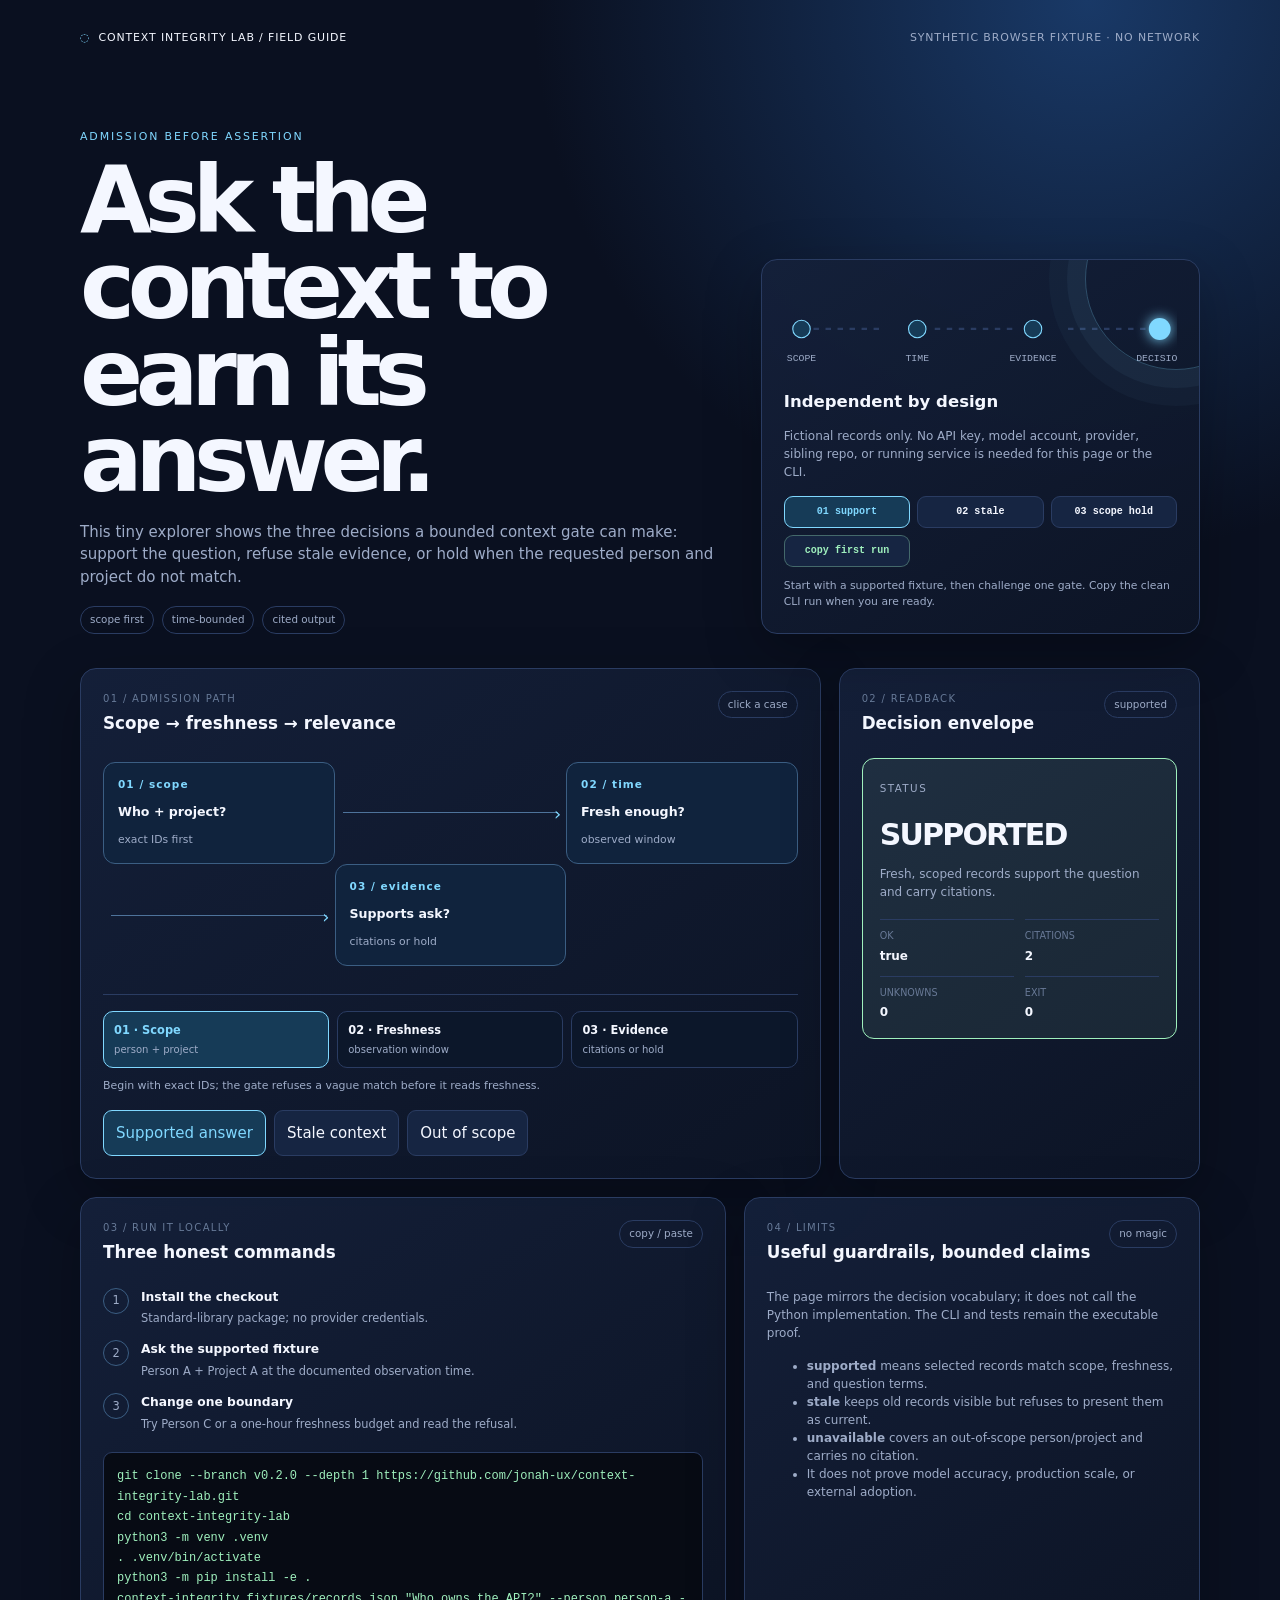
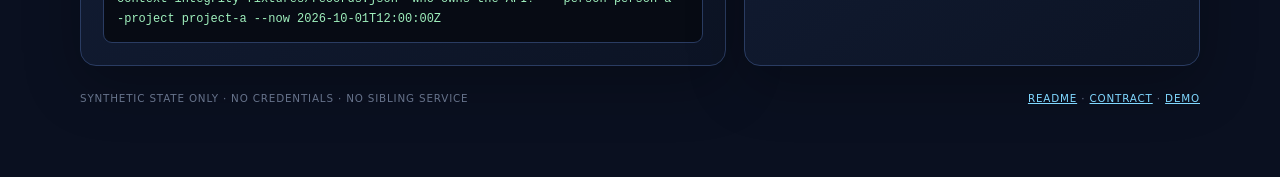
==== commit 917b174d: "feat(docs): ease admission explorer first run Agent-Session: 01a0f53c-2d67-7692-81d7-23fe0a9d03c3 Ag" ====
--- a/docs/admission-explorer.html
+++ b/docs/admission-explorer.html
@@ -4,15 +4,19 @@
 <meta charset="utf-8"><meta name="viewport" content="width=device-width,initial-scale=1">
 <meta name="description" content="Synthetic Context Integrity Lab admission explorer">
 <title>Context Integrity Lab · admission explorer</title>
+<link rel="icon" href="data:image/svg+xml,%3Csvg xmlns=%22http://www.w3.org/2000/svg%22 viewBox=%220 0 64 64%22%3E%3Crect width=%2264%22 height=%2264%22 rx=%2214%22 fill=%22%230a1020%22/%3E%3Cpath d=%22M16 22h32M16 32h22M16 42h32%22 stroke=%22%2380d8ff%22 stroke-width=%225%22 stroke-linecap=%22round%22/%3E%3Ccircle cx=%2247%22 cy=%2232%22 r=%225%22 fill=%22%239ff0bd%22/%3E%3C/svg%3E">
 <style>
 :root{color-scheme:dark;--bg:#0a1020;--panel:#111b32;--line:#2a3c62;--ink:#f4f7ff;--muted:#9eacc8;--blue:#80d8ff;--green:#9ff0bd;--orange:#ffc879;--red:#ff9b9b;font:15px/1.5 ui-sans-serif,system-ui,sans-serif}*{box-sizing:border-box}body{margin:0;color:var(--ink);background:radial-gradient(circle at 85% 0,#193967,transparent 37rem),var(--bg)}a{color:var(--blue)}.shell{width:min(1120px,calc(100% - 34px));margin:auto;padding:30px 0 70px}.nav,.foot{display:flex;justify-content:space-between;gap:14px;color:var(--muted);font-size:.73rem;letter-spacing:.08em;text-transform:uppercase}.nav{margin-bottom:72px}.brand{color:var(--ink)}.brand:before{content:"◌";color:var(--blue);margin-right:8px}h1{max-width:760px;font-size:clamp(2.6rem,8vw,6.2rem);line-height:.93;letter-spacing:-.08em;margin:0 0 18px}.eyebrow{color:var(--blue);font-size:.73rem;letter-spacing:.17em;text-transform:uppercase}.lede{max-width:680px;color:var(--muted)}.hero{display:grid;grid-template-columns:1.2fr .8fr;gap:22px;align-items:end;margin-bottom:34px}.card{border:1px solid var(--line);border-radius:16px;padding:22px;background:linear-gradient(145deg,rgba(20,32,58,.94),rgba(12,20,37,.94));box-shadow:0 18px 56px #0004}.callout h2{margin:0 0 8px;font-size:1.1rem}.callout p,.limits p,.limits li{color:var(--muted);font-size:.8rem}.chips{display:flex;flex-wrap:wrap;gap:8px;margin-top:18px}.chip{border:1px solid var(--line);border-radius:99px;padding:5px 9px;color:var(--muted);font-size:.69rem}.grid{display:grid;grid-template-columns:repeat(12,1fr);gap:18px}.explorer{grid-column:span 8}.readout{grid-column:span 4}.guide{grid-column:span 7}.limits{grid-column:span 5}.panel-head{display:flex;justify-content:space-between;gap:10px;align-items:start;margin-bottom:22px}.kicker{color:#667997;letter-spacing:.13em;text-transform:uppercase;font-size:.67rem}.panel-head h2{margin:5px 0 0;font-size:1.12rem}.graph{display:grid;grid-template-columns:repeat(3,1fr);gap:0;align-items:center;overflow:auto;padding:4px 0 10px}.node{min-width:140px;border:1px solid #3b5e83;border-radius:12px;padding:14px;background:#10233d}.node b{display:block;color:var(--blue);font-size:.7rem;letter-spacing:.1em}.node strong{display:block;margin:10px 0 5px;font-size:.84rem}.node span{color:var(--muted);font-size:.72rem}.arrow{min-width:20px;height:1px;background:#4e739b;position:relative;margin:0 8px}.arrow:after{content:"›";position:absolute;right:-3px;top:-12px;color:var(--blue);font-size:1.2rem}.option-row{display:flex;flex-wrap:wrap;gap:8px;margin-top:15px}.option{border:1px solid var(--line);border-radius:9px;background:#162542;color:var(--ink);padding:11px 12px;text-align:left;cursor:pointer;font:inherit}.option:hover,.option:focus-visible{border-color:var(--blue);outline:none}.option[aria-pressed=true]{border-color:var(--blue);color:var(--blue);background:#163b57}.state{min-height:212px;border:1px solid var(--green);border-radius:12px;padding:17px;background:#9ff0bd14}.state.orange{border-color:var(--orange);background:#ffc87914}.state.red{border-color:var(--red);background:#ff9b9b14}.state-label{font-size:.69rem;text-transform:uppercase;letter-spacing:.14em;color:var(--muted)}.state h3{margin:14px 0 8px;font-size:2rem;letter-spacing:-.06em}.state p{color:var(--muted);font-size:.8rem;margin:0}.facts{display:grid;grid-template-columns:repeat(2,1fr);gap:11px;margin-top:18px}.fact{border-top:1px solid var(--line);padding-top:9px}.fact small{display:block;color:#687996;text-transform:uppercase;font-size:.64rem}.fact b{display:block;margin-top:3px;font-size:.8rem}.steps{display:grid;gap:12px;list-style:none;padding:0;margin:0}.steps li{display:grid;grid-template-columns:28px 1fr;gap:10px}.num{display:grid;place-items:center;border:1px solid #3b5e83;border-radius:50%;width:26px;height:26px;color:var(--blue);font-size:.72rem}.steps strong{display:block;font-size:.82rem}.steps span{color:var(--muted);font-size:.76rem}.terminal{margin-top:18px;border:1px solid var(--line);border-radius:9px;padding:13px;overflow:auto;background:#070b14;color:var(--green);font:12px/1.7 ui-monospace,monospace}.foot{margin-top:25px;color:#66738b;font-size:.69rem}@media(max-width:780px){.hero{grid-template-columns:1fr}.explorer,.readout,.guide,.limits{grid-column:span 12}}@media(max-width:500px){.shell{width:calc(100% - 22px);padding-top:18px}.nav{margin-bottom:45px}.graph{grid-template-columns:repeat(3,140px)}.foot{display:block}.foot span{display:block;margin-top:6px}}@media(prefers-reduced-motion:no-preference){.state{animation:enter .25s ease-out}@keyframes enter{from{opacity:.4;transform:translateY(4px)}to{opacity:1;transform:none}}}
 
 .launch-card{position:relative;overflow:hidden}.launch-card:after{content:"";position:absolute;width:180px;height:180px;right:-68px;top:-72px;border:1px solid #80d8ff44;border-radius:50%;box-shadow:0 0 0 18px #80d8ff0d,0 0 0 36px #80d8ff08}.signal-map{display:block;width:100%;height:auto;margin:0 0 15px}.signal-map .pulse{fill:#80d8ff;filter:drop-shadow(0 0 6px #80d8ff)}.launch-actions{display:grid;grid-template-columns:repeat(3,1fr);gap:7px;margin-top:15px}.launch-actions button{border:1px solid #2a3c62;border-radius:9px;background:#162542;color:var(--ink);padding:9px 7px;font:700 .67rem/1.2 ui-monospace,monospace;cursor:pointer}.launch-actions button:hover,.launch-actions button:focus-visible{border-color:var(--blue);outline:2px solid #80d8ff55;outline-offset:2px}.launch-actions button[aria-pressed=true]{border-color:var(--blue);color:var(--blue);background:#163b57}.launch-status{min-height:2.5em;margin:11px 0 0!important;font-size:.72rem!important}.admission-steps{display:grid;grid-template-columns:repeat(3,1fr);gap:8px;margin-top:18px;padding-top:16px;border-top:1px solid var(--line)}.admission-step{border:1px solid var(--line);border-radius:10px;background:#0c172a;color:var(--muted);padding:10px;text-align:left;cursor:pointer;font:inherit}.admission-step strong{display:block;color:var(--ink);font-size:.76rem}.admission-step small{display:block;margin-top:3px;color:var(--muted);font-size:.67rem}.admission-step.is-current{border-color:var(--blue);background:#163b57;color:var(--blue)}.admission-step.is-current strong{color:var(--blue)}.step-copy{margin:10px 0 0!important;color:var(--muted);font-size:.73rem!important}.hero .chips{position:relative;z-index:1}@media(max-width:500px){.launch-actions{grid-template-columns:1fr}.admission-steps{grid-template-columns:1fr}}@media(prefers-reduced-motion:reduce){*,*::before,*::after{animation:none!important;transition:none!important;scroll-behavior:auto!important}}
+
+.launch-actions button:last-child{border-color:#9ff0bd55;color:var(--green)}
+@media(max-width:520px){.nav{align-items:flex-start;flex-direction:column;gap:6px}.hero{gap:16px}.launch-actions{grid-template-columns:1fr}.option-row{display:grid;grid-template-columns:1fr}.option{width:100%}.admission-steps{grid-template-columns:1fr}.admission-step{width:100%}.terminal{font-size:11px;line-height:1.55}}
 </style>
 </head>
 <body><main class="shell">
 <header class="nav"><span class="brand">CONTEXT INTEGRITY LAB / FIELD GUIDE</span><span>synthetic browser fixture · no network</span></header>
-<section class="hero"><div><p class="eyebrow">Admission before assertion</p><h1>Ask the context to earn its answer.</h1><p class="lede">This tiny explorer shows the three decisions a bounded context gate can make: support the question, refuse stale evidence, or hold when the requested person and project do not match.</p><div class="chips"><span class="chip">scope first</span><span class="chip">time-bounded</span><span class="chip">cited output</span></div></div><aside class="card callout launch-card"><svg class="signal-map" viewBox="0 0 360 86" role="img" aria-label="Scope, freshness, and evidence feed a decision envelope"><path d="M16 43h74m48 0h74m48 0h84" fill="none" stroke="#2a3c62" stroke-width="2" stroke-dasharray="5 6"/><circle cx="16" cy="43" r="8" fill="#163b57" stroke="#80d8ff"/><circle cx="122" cy="43" r="8" fill="#163b57" stroke="#80d8ff"/><circle cx="228" cy="43" r="8" fill="#163b57" stroke="#80d8ff"/><circle class="pulse" cx="344" cy="43" r="10"/><g fill="#9eacc8" font-size="9" font-family="ui-monospace,monospace" text-anchor="middle"><text x="16" y="72">SCOPE</text><text x="122" y="72">TIME</text><text x="228" y="72">EVIDENCE</text><text x="344" y="72">DECISION</text></g></svg><h2>Independent by design</h2><p>Fictional records only. No API key, model account, provider, sibling repo, or running service is needed for this page or the CLI.</p><div class="launch-actions" role="group" aria-label="Launch a synthetic admission case"><button data-case="supported" aria-pressed="true">01 support</button><button data-case="stale" aria-pressed="false">02 stale</button><button data-case="scope" aria-pressed="false">03 scope hold</button></div><p id="launch-status" class="launch-status" role="status" aria-live="polite">Start with a supported fixture, then challenge one gate.</p></aside></section>
+<section class="hero"><div><p class="eyebrow">Admission before assertion</p><h1>Ask the context to earn its answer.</h1><p class="lede">This tiny explorer shows the three decisions a bounded context gate can make: support the question, refuse stale evidence, or hold when the requested person and project do not match.</p><div class="chips"><span class="chip">scope first</span><span class="chip">time-bounded</span><span class="chip">cited output</span></div></div><aside class="card callout launch-card"><svg class="signal-map" viewBox="0 0 360 86" role="img" aria-label="Scope, freshness, and evidence feed a decision envelope"><path d="M16 43h74m48 0h74m48 0h84" fill="none" stroke="#2a3c62" stroke-width="2" stroke-dasharray="5 6"/><circle cx="16" cy="43" r="8" fill="#163b57" stroke="#80d8ff"/><circle cx="122" cy="43" r="8" fill="#163b57" stroke="#80d8ff"/><circle cx="228" cy="43" r="8" fill="#163b57" stroke="#80d8ff"/><circle class="pulse" cx="344" cy="43" r="10"/><g fill="#9eacc8" font-size="9" font-family="ui-monospace,monospace" text-anchor="middle"><text x="16" y="72">SCOPE</text><text x="122" y="72">TIME</text><text x="228" y="72">EVIDENCE</text><text x="344" y="72">DECISION</text></g></svg><h2>Independent by design</h2><p>Fictional records only. No API key, model account, provider, sibling repo, or running service is needed for this page or the CLI.</p><div class="launch-actions" role="group" aria-label="Launch a synthetic admission case"><button data-case="supported" aria-pressed="true">01 support</button><button data-case="stale" aria-pressed="false">02 stale</button><button data-case="scope" aria-pressed="false">03 scope hold</button><button id="copy-first-run" type="button">copy first run</button></div><p id="launch-status" class="launch-status" role="status" aria-live="polite">Start with a supported fixture, then challenge one gate. Copy the clean CLI run when you are ready.</p></aside></section>
 <section class="grid">
 <article class="card explorer"><div class="panel-head"><div><div class="kicker">01 / admission path</div><h2>Scope → freshness → relevance</h2></div><span class="chip">click a case</span></div><div class="graph" aria-label="Admission decision graph"><div class="node"><b>01 / scope</b><strong>Who + project?</strong><span>exact IDs first</span></div><span class="arrow" aria-hidden="true"></span><div class="node"><b>02 / time</b><strong>Fresh enough?</strong><span>observed window</span></div><span class="arrow" aria-hidden="true"></span><div class="node"><b>03 / evidence</b><strong>Supports ask?</strong><span>citations or hold</span></div></div><div class="admission-steps" role="group" aria-label="Admission gate steps"><button class="admission-step is-current" data-step="scope"><strong>01 · Scope</strong><small>person + project</small></button><button class="admission-step" data-step="freshness"><strong>02 · Freshness</strong><small>observation window</small></button><button class="admission-step" data-step="evidence"><strong>03 · Evidence</strong><small>citations or hold</small></button></div><p id="step-copy" class="step-copy">Begin with exact IDs; the gate refuses a vague match before it reads freshness.</p><div class="option-row" role="group" aria-label="Synthetic admission cases"><button class="option" data-case="supported" aria-pressed="true">Supported answer</button><button class="option" data-case="stale" aria-pressed="false">Stale context</button><button class="option" data-case="scope" aria-pressed="false">Out of scope</button></div></article>
 <article class="card readout"><div class="panel-head"><div><div class="kicker">02 / readback</div><h2>Decision envelope</h2></div><span class="chip" id="case-label">supported</span></div><div class="state" id="state" role="status" aria-live="polite"><span class="state-label">status</span><h3 id="status">SUPPORTED</h3><p id="reason">Fresh, scoped records support the question and carry citations.</p><div class="facts"><div class="fact"><small>ok</small><b id="ok">true</b></div><div class="fact"><small>citations</small><b id="citations">2</b></div><div class="fact"><small>unknowns</small><b id="unknowns">0</b></div><div class="fact"><small>exit</small><b id="exit">0</b></div></div></div></article>
@@ -24,6 +28,12 @@
 const cases={supported:{label:"supported",status:"SUPPORTED",reason:"Fresh, scoped records support the question and carry citations.",ok:"true",citations:"2",unknowns:"0",exit:"0",tone:"",step:3,launch:"Fresh scope and evidence all agree. This is the only path that returns a citation."},stale:{label:"freshness refusal",status:"STALE",reason:"The records exist, but the observation is outside the one-hour freshness budget.",ok:"false",citations:"0",unknowns:"1",exit:"1",tone:"orange",step:2,launch:"Scope matched, then the time gate stopped the claim before it looked current."},scope:{label:"scope hold",status:"UNAVAILABLE",reason:"No record matches the requested person and project. The gate returns no citation.",ok:"false",citations:"0",unknowns:"1",exit:"1",tone:"red",step:1,launch:"The first gate held the request: no exact person + project pair means no evidence read."}};
 const stepCopy={scope:"Begin with exact IDs; the gate refuses a vague match before it reads freshness.",freshness:"The record must fall inside the observation window before it can support a current answer.",evidence:"Only matching, fresh records with citations can support the question."};
 const state=document.querySelector("#state"),label=document.querySelector("#case-label"),launchStatus=document.querySelector("#launch-status");
+document.querySelector("#copy-first-run").addEventListener("click",async()=>{const firstRun=`git clone --branch v0.2.0 --depth 1 https://github.com/jonah-ux/context-integrity-lab.git
+cd context-integrity-lab
+python3 -m venv .venv
+. .venv/bin/activate
+python3 -m pip install -e .
+context-integrity fixtures/records.json "Who owns the API?" --person person-a --project project-a --now 2026-10-01T12:00:00Z`;try{await navigator.clipboard.writeText(firstRun);launchStatus.textContent="First-run commands copied. Change one boundary in the explorer after the CLI returns."}catch(error){launchStatus.textContent="Copy was unavailable; the full command block remains below for manual selection."}});
 function renderCase(name){const item=cases[name];document.querySelectorAll("[data-case]").forEach(button=>button.setAttribute("aria-pressed",String(button.dataset.case===name)));state.className="state "+item.tone;label.textContent=item.label;for(const key of ["status","reason","ok","citations","unknowns","exit"])document.querySelector("#"+key).textContent=item[key];launchStatus.textContent=item.launch;document.querySelectorAll("[data-step]").forEach((button,index)=>button.classList.toggle("is-current",index<item.step));}
 document.querySelectorAll("[data-case]").forEach(button=>button.addEventListener("click",()=>renderCase(button.dataset.case)));
 document.querySelectorAll("[data-step]").forEach(button=>button.addEventListener("click",()=>{document.querySelector("#step-copy").textContent=stepCopy[button.dataset.step];document.querySelectorAll("[data-step]").forEach(b=>b.classList.toggle("is-current",b===button));}));
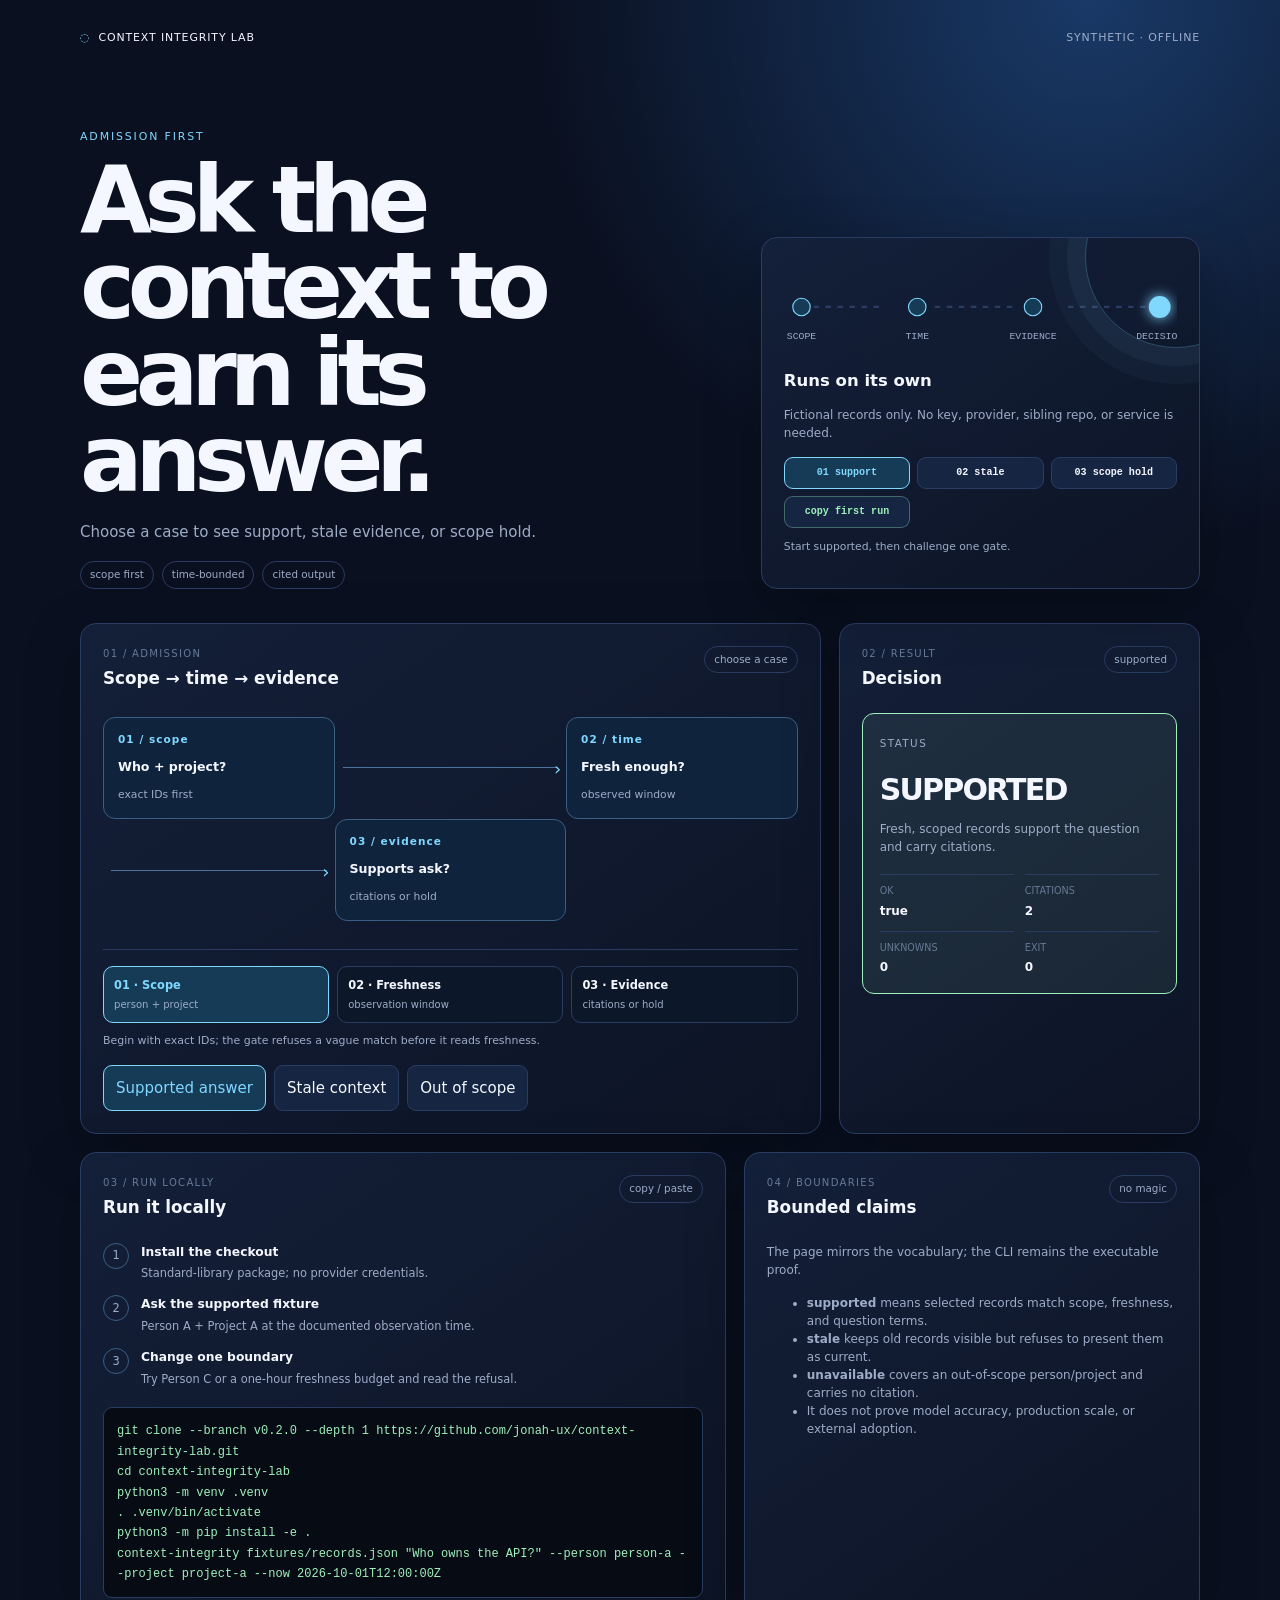
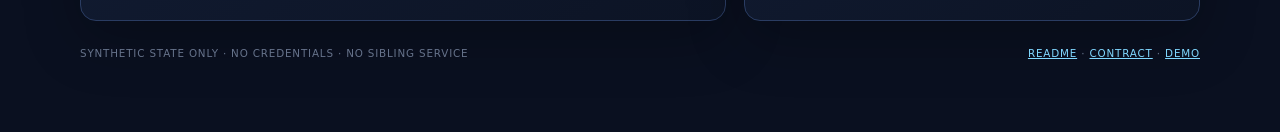
==== commit 06669942: "docs: tighten admission explorer copy Agent-Session: 01a0f53c-2d67-7692-81d7-23fe0a9d03c3 Agent-Node" ====
--- a/docs/admission-explorer.html
+++ b/docs/admission-explorer.html
@@ -15,13 +15,13 @@
 </style>
 </head>
 <body><main class="shell">
-<header class="nav"><span class="brand">CONTEXT INTEGRITY LAB / FIELD GUIDE</span><span>synthetic browser fixture · no network</span></header>
-<section class="hero"><div><p class="eyebrow">Admission before assertion</p><h1>Ask the context to earn its answer.</h1><p class="lede">This tiny explorer shows the three decisions a bounded context gate can make: support the question, refuse stale evidence, or hold when the requested person and project do not match.</p><div class="chips"><span class="chip">scope first</span><span class="chip">time-bounded</span><span class="chip">cited output</span></div></div><aside class="card callout launch-card"><svg class="signal-map" viewBox="0 0 360 86" role="img" aria-label="Scope, freshness, and evidence feed a decision envelope"><path d="M16 43h74m48 0h74m48 0h84" fill="none" stroke="#2a3c62" stroke-width="2" stroke-dasharray="5 6"/><circle cx="16" cy="43" r="8" fill="#163b57" stroke="#80d8ff"/><circle cx="122" cy="43" r="8" fill="#163b57" stroke="#80d8ff"/><circle cx="228" cy="43" r="8" fill="#163b57" stroke="#80d8ff"/><circle class="pulse" cx="344" cy="43" r="10"/><g fill="#9eacc8" font-size="9" font-family="ui-monospace,monospace" text-anchor="middle"><text x="16" y="72">SCOPE</text><text x="122" y="72">TIME</text><text x="228" y="72">EVIDENCE</text><text x="344" y="72">DECISION</text></g></svg><h2>Independent by design</h2><p>Fictional records only. No API key, model account, provider, sibling repo, or running service is needed for this page or the CLI.</p><div class="launch-actions" role="group" aria-label="Launch a synthetic admission case"><button data-case="supported" aria-pressed="true">01 support</button><button data-case="stale" aria-pressed="false">02 stale</button><button data-case="scope" aria-pressed="false">03 scope hold</button><button id="copy-first-run" type="button">copy first run</button></div><p id="launch-status" class="launch-status" role="status" aria-live="polite">Start with a supported fixture, then challenge one gate. Copy the clean CLI run when you are ready.</p></aside></section>
+<header class="nav"><span class="brand">CONTEXT INTEGRITY LAB</span><span>synthetic · offline</span></header>
+<section class="hero"><div><p class="eyebrow">Admission first</p><h1>Ask the context to earn its answer.</h1><p class="lede">Choose a case to see support, stale evidence, or scope hold.</p><div class="chips"><span class="chip">scope first</span><span class="chip">time-bounded</span><span class="chip">cited output</span></div></div><aside class="card callout launch-card"><svg class="signal-map" viewBox="0 0 360 86" role="img" aria-label="Scope, freshness, and evidence feed a decision envelope"><path d="M16 43h74m48 0h74m48 0h84" fill="none" stroke="#2a3c62" stroke-width="2" stroke-dasharray="5 6"/><circle cx="16" cy="43" r="8" fill="#163b57" stroke="#80d8ff"/><circle cx="122" cy="43" r="8" fill="#163b57" stroke="#80d8ff"/><circle cx="228" cy="43" r="8" fill="#163b57" stroke="#80d8ff"/><circle class="pulse" cx="344" cy="43" r="10"/><g fill="#9eacc8" font-size="9" font-family="ui-monospace,monospace" text-anchor="middle"><text x="16" y="72">SCOPE</text><text x="122" y="72">TIME</text><text x="228" y="72">EVIDENCE</text><text x="344" y="72">DECISION</text></g></svg><h2>Runs on its own</h2><p>Fictional records only. No key, provider, sibling repo, or service is needed.</p><div class="launch-actions" role="group" aria-label="Launch a synthetic admission case"><button data-case="supported" aria-pressed="true">01 support</button><button data-case="stale" aria-pressed="false">02 stale</button><button data-case="scope" aria-pressed="false">03 scope hold</button><button id="copy-first-run" type="button">copy first run</button></div><p id="launch-status" class="launch-status" role="status" aria-live="polite">Start supported, then challenge one gate.</p></aside></section>
 <section class="grid">
-<article class="card explorer"><div class="panel-head"><div><div class="kicker">01 / admission path</div><h2>Scope → freshness → relevance</h2></div><span class="chip">click a case</span></div><div class="graph" aria-label="Admission decision graph"><div class="node"><b>01 / scope</b><strong>Who + project?</strong><span>exact IDs first</span></div><span class="arrow" aria-hidden="true"></span><div class="node"><b>02 / time</b><strong>Fresh enough?</strong><span>observed window</span></div><span class="arrow" aria-hidden="true"></span><div class="node"><b>03 / evidence</b><strong>Supports ask?</strong><span>citations or hold</span></div></div><div class="admission-steps" role="group" aria-label="Admission gate steps"><button class="admission-step is-current" data-step="scope"><strong>01 · Scope</strong><small>person + project</small></button><button class="admission-step" data-step="freshness"><strong>02 · Freshness</strong><small>observation window</small></button><button class="admission-step" data-step="evidence"><strong>03 · Evidence</strong><small>citations or hold</small></button></div><p id="step-copy" class="step-copy">Begin with exact IDs; the gate refuses a vague match before it reads freshness.</p><div class="option-row" role="group" aria-label="Synthetic admission cases"><button class="option" data-case="supported" aria-pressed="true">Supported answer</button><button class="option" data-case="stale" aria-pressed="false">Stale context</button><button class="option" data-case="scope" aria-pressed="false">Out of scope</button></div></article>
-<article class="card readout"><div class="panel-head"><div><div class="kicker">02 / readback</div><h2>Decision envelope</h2></div><span class="chip" id="case-label">supported</span></div><div class="state" id="state" role="status" aria-live="polite"><span class="state-label">status</span><h3 id="status">SUPPORTED</h3><p id="reason">Fresh, scoped records support the question and carry citations.</p><div class="facts"><div class="fact"><small>ok</small><b id="ok">true</b></div><div class="fact"><small>citations</small><b id="citations">2</b></div><div class="fact"><small>unknowns</small><b id="unknowns">0</b></div><div class="fact"><small>exit</small><b id="exit">0</b></div></div></div></article>
-<article class="card guide"><div class="panel-head"><div><div class="kicker">03 / run it locally</div><h2>Three honest commands</h2></div><span class="chip">copy / paste</span></div><ol class="steps"><li><span class="num">1</span><div><strong>Install the checkout</strong><span>Standard-library package; no provider credentials.</span></div></li><li><span class="num">2</span><div><strong>Ask the supported fixture</strong><span>Person A + Project A at the documented observation time.</span></div></li><li><span class="num">3</span><div><strong>Change one boundary</strong><span>Try Person C or a one-hour freshness budget and read the refusal.</span></div></li></ol><div class="terminal">git clone --branch v0.2.0 --depth 1 https://github.com/jonah-ux/context-integrity-lab.git<br>cd context-integrity-lab<br>python3 -m venv .venv<br>. .venv/bin/activate<br>python3 -m pip install -e .<br>context-integrity fixtures/records.json "Who owns the API?" --person person-a --project project-a --now 2026-10-01T12:00:00Z</div></article>
-<article class="card limits"><div class="panel-head"><div><div class="kicker">04 / limits</div><h2>Useful guardrails, bounded claims</h2></div><span class="chip">no magic</span></div><p>The page mirrors the decision vocabulary; it does not call the Python implementation. The CLI and tests remain the executable proof.</p><ul><li><b>supported</b> means selected records match scope, freshness, and question terms.</li><li><b>stale</b> keeps old records visible but refuses to present them as current.</li><li><b>unavailable</b> covers an out-of-scope person/project and carries no citation.</li><li>It does not prove model accuracy, production scale, or external adoption.</li></ul></article>
+<article class="card explorer"><div class="panel-head"><div><div class="kicker">01 / admission</div><h2>Scope → time → evidence</h2></div><span class="chip">choose a case</span></div><div class="graph" aria-label="Admission decision graph"><div class="node"><b>01 / scope</b><strong>Who + project?</strong><span>exact IDs first</span></div><span class="arrow" aria-hidden="true"></span><div class="node"><b>02 / time</b><strong>Fresh enough?</strong><span>observed window</span></div><span class="arrow" aria-hidden="true"></span><div class="node"><b>03 / evidence</b><strong>Supports ask?</strong><span>citations or hold</span></div></div><div class="admission-steps" role="group" aria-label="Admission gate steps"><button class="admission-step is-current" data-step="scope"><strong>01 · Scope</strong><small>person + project</small></button><button class="admission-step" data-step="freshness"><strong>02 · Freshness</strong><small>observation window</small></button><button class="admission-step" data-step="evidence"><strong>03 · Evidence</strong><small>citations or hold</small></button></div><p id="step-copy" class="step-copy">Begin with exact IDs; the gate refuses a vague match before it reads freshness.</p><div class="option-row" role="group" aria-label="Synthetic admission cases"><button class="option" data-case="supported" aria-pressed="true">Supported answer</button><button class="option" data-case="stale" aria-pressed="false">Stale context</button><button class="option" data-case="scope" aria-pressed="false">Out of scope</button></div></article>
+<article class="card readout"><div class="panel-head"><div><div class="kicker">02 / result</div><h2>Decision</h2></div><span class="chip" id="case-label">supported</span></div><div class="state" id="state" role="status" aria-live="polite"><span class="state-label">status</span><h3 id="status">SUPPORTED</h3><p id="reason">Fresh, scoped records support the question and carry citations.</p><div class="facts"><div class="fact"><small>ok</small><b id="ok">true</b></div><div class="fact"><small>citations</small><b id="citations">2</b></div><div class="fact"><small>unknowns</small><b id="unknowns">0</b></div><div class="fact"><small>exit</small><b id="exit">0</b></div></div></div></article>
+<article class="card guide"><div class="panel-head"><div><div class="kicker">03 / run locally</div><h2>Run it locally</h2></div><span class="chip">copy / paste</span></div><ol class="steps"><li><span class="num">1</span><div><strong>Install the checkout</strong><span>Standard-library package; no provider credentials.</span></div></li><li><span class="num">2</span><div><strong>Ask the supported fixture</strong><span>Person A + Project A at the documented observation time.</span></div></li><li><span class="num">3</span><div><strong>Change one boundary</strong><span>Try Person C or a one-hour freshness budget and read the refusal.</span></div></li></ol><div class="terminal">git clone --branch v0.2.0 --depth 1 https://github.com/jonah-ux/context-integrity-lab.git<br>cd context-integrity-lab<br>python3 -m venv .venv<br>. .venv/bin/activate<br>python3 -m pip install -e .<br>context-integrity fixtures/records.json "Who owns the API?" --person person-a --project project-a --now 2026-10-01T12:00:00Z</div></article>
+<article class="card limits"><div class="panel-head"><div><div class="kicker">04 / boundaries</div><h2>Bounded claims</h2></div><span class="chip">no magic</span></div><p>The page mirrors the vocabulary; the CLI remains the executable proof.</p><ul><li><b>supported</b> means selected records match scope, freshness, and question terms.</li><li><b>stale</b> keeps old records visible but refuses to present them as current.</li><li><b>unavailable</b> covers an out-of-scope person/project and carries no citation.</li><li>It does not prove model accuracy, production scale, or external adoption.</li></ul></article>
 </section><footer class="foot"><span>synthetic state only · no credentials · no sibling service</span><span><a href="https://github.com/jonah-ux/context-integrity-lab/blob/main/README.md">README</a> · <a href="https://github.com/jonah-ux/context-integrity-lab/blob/main/docs/contracts/context-integrity-v1.md">contract</a> · <a href="https://github.com/jonah-ux/context-integrity-lab/blob/main/DEMO.md">demo</a></span></footer>
 </main>
 <script>
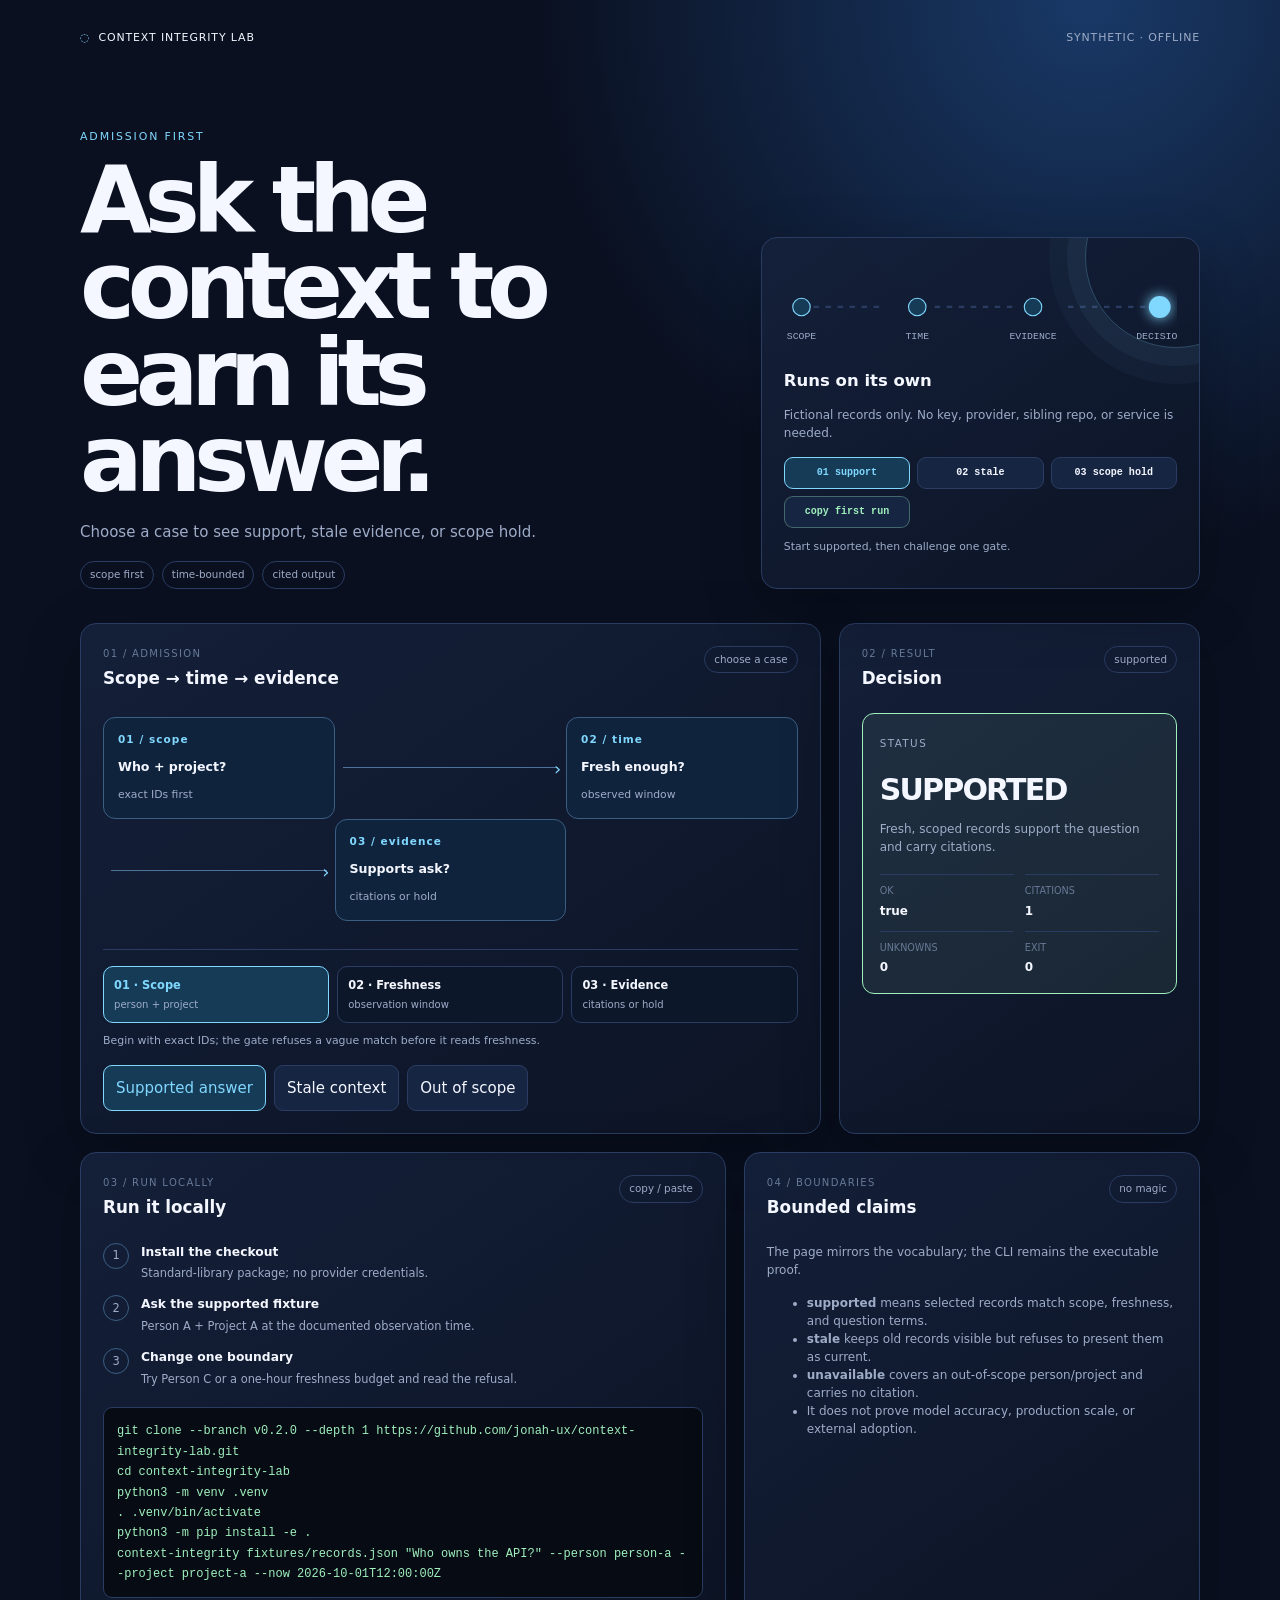
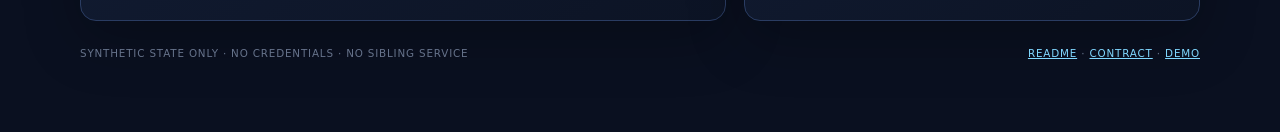
==== commit cec416ca: "fix(docs): align admission fixture citation count Agent-Session: 01a0f53c-2d67-7692-81d7-23fe0a9d03c" ====
--- a/docs/admission-explorer.html
+++ b/docs/admission-explorer.html
@@ -19,13 +19,13 @@
 <section class="hero"><div><p class="eyebrow">Admission first</p><h1>Ask the context to earn its answer.</h1><p class="lede">Choose a case to see support, stale evidence, or scope hold.</p><div class="chips"><span class="chip">scope first</span><span class="chip">time-bounded</span><span class="chip">cited output</span></div></div><aside class="card callout launch-card"><svg class="signal-map" viewBox="0 0 360 86" role="img" aria-label="Scope, freshness, and evidence feed a decision envelope"><path d="M16 43h74m48 0h74m48 0h84" fill="none" stroke="#2a3c62" stroke-width="2" stroke-dasharray="5 6"/><circle cx="16" cy="43" r="8" fill="#163b57" stroke="#80d8ff"/><circle cx="122" cy="43" r="8" fill="#163b57" stroke="#80d8ff"/><circle cx="228" cy="43" r="8" fill="#163b57" stroke="#80d8ff"/><circle class="pulse" cx="344" cy="43" r="10"/><g fill="#9eacc8" font-size="9" font-family="ui-monospace,monospace" text-anchor="middle"><text x="16" y="72">SCOPE</text><text x="122" y="72">TIME</text><text x="228" y="72">EVIDENCE</text><text x="344" y="72">DECISION</text></g></svg><h2>Runs on its own</h2><p>Fictional records only. No key, provider, sibling repo, or service is needed.</p><div class="launch-actions" role="group" aria-label="Launch a synthetic admission case"><button data-case="supported" aria-pressed="true">01 support</button><button data-case="stale" aria-pressed="false">02 stale</button><button data-case="scope" aria-pressed="false">03 scope hold</button><button id="copy-first-run" type="button">copy first run</button></div><p id="launch-status" class="launch-status" role="status" aria-live="polite">Start supported, then challenge one gate.</p></aside></section>
 <section class="grid">
 <article class="card explorer"><div class="panel-head"><div><div class="kicker">01 / admission</div><h2>Scope → time → evidence</h2></div><span class="chip">choose a case</span></div><div class="graph" aria-label="Admission decision graph"><div class="node"><b>01 / scope</b><strong>Who + project?</strong><span>exact IDs first</span></div><span class="arrow" aria-hidden="true"></span><div class="node"><b>02 / time</b><strong>Fresh enough?</strong><span>observed window</span></div><span class="arrow" aria-hidden="true"></span><div class="node"><b>03 / evidence</b><strong>Supports ask?</strong><span>citations or hold</span></div></div><div class="admission-steps" role="group" aria-label="Admission gate steps"><button class="admission-step is-current" data-step="scope"><strong>01 · Scope</strong><small>person + project</small></button><button class="admission-step" data-step="freshness"><strong>02 · Freshness</strong><small>observation window</small></button><button class="admission-step" data-step="evidence"><strong>03 · Evidence</strong><small>citations or hold</small></button></div><p id="step-copy" class="step-copy">Begin with exact IDs; the gate refuses a vague match before it reads freshness.</p><div class="option-row" role="group" aria-label="Synthetic admission cases"><button class="option" data-case="supported" aria-pressed="true">Supported answer</button><button class="option" data-case="stale" aria-pressed="false">Stale context</button><button class="option" data-case="scope" aria-pressed="false">Out of scope</button></div></article>
-<article class="card readout"><div class="panel-head"><div><div class="kicker">02 / result</div><h2>Decision</h2></div><span class="chip" id="case-label">supported</span></div><div class="state" id="state" role="status" aria-live="polite"><span class="state-label">status</span><h3 id="status">SUPPORTED</h3><p id="reason">Fresh, scoped records support the question and carry citations.</p><div class="facts"><div class="fact"><small>ok</small><b id="ok">true</b></div><div class="fact"><small>citations</small><b id="citations">2</b></div><div class="fact"><small>unknowns</small><b id="unknowns">0</b></div><div class="fact"><small>exit</small><b id="exit">0</b></div></div></div></article>
+<article class="card readout"><div class="panel-head"><div><div class="kicker">02 / result</div><h2>Decision</h2></div><span class="chip" id="case-label">supported</span></div><div class="state" id="state" role="status" aria-live="polite"><span class="state-label">status</span><h3 id="status">SUPPORTED</h3><p id="reason">Fresh, scoped records support the question and carry citations.</p><div class="facts"><div class="fact"><small>ok</small><b id="ok">true</b></div><div class="fact"><small>citations</small><b id="citations">1</b></div><div class="fact"><small>unknowns</small><b id="unknowns">0</b></div><div class="fact"><small>exit</small><b id="exit">0</b></div></div></div></article>
 <article class="card guide"><div class="panel-head"><div><div class="kicker">03 / run locally</div><h2>Run it locally</h2></div><span class="chip">copy / paste</span></div><ol class="steps"><li><span class="num">1</span><div><strong>Install the checkout</strong><span>Standard-library package; no provider credentials.</span></div></li><li><span class="num">2</span><div><strong>Ask the supported fixture</strong><span>Person A + Project A at the documented observation time.</span></div></li><li><span class="num">3</span><div><strong>Change one boundary</strong><span>Try Person C or a one-hour freshness budget and read the refusal.</span></div></li></ol><div class="terminal">git clone --branch v0.2.0 --depth 1 https://github.com/jonah-ux/context-integrity-lab.git<br>cd context-integrity-lab<br>python3 -m venv .venv<br>. .venv/bin/activate<br>python3 -m pip install -e .<br>context-integrity fixtures/records.json "Who owns the API?" --person person-a --project project-a --now 2026-10-01T12:00:00Z</div></article>
 <article class="card limits"><div class="panel-head"><div><div class="kicker">04 / boundaries</div><h2>Bounded claims</h2></div><span class="chip">no magic</span></div><p>The page mirrors the vocabulary; the CLI remains the executable proof.</p><ul><li><b>supported</b> means selected records match scope, freshness, and question terms.</li><li><b>stale</b> keeps old records visible but refuses to present them as current.</li><li><b>unavailable</b> covers an out-of-scope person/project and carries no citation.</li><li>It does not prove model accuracy, production scale, or external adoption.</li></ul></article>
 </section><footer class="foot"><span>synthetic state only · no credentials · no sibling service</span><span><a href="https://github.com/jonah-ux/context-integrity-lab/blob/main/README.md">README</a> · <a href="https://github.com/jonah-ux/context-integrity-lab/blob/main/docs/contracts/context-integrity-v1.md">contract</a> · <a href="https://github.com/jonah-ux/context-integrity-lab/blob/main/DEMO.md">demo</a></span></footer>
 </main>
 <script>
-const cases={supported:{label:"supported",status:"SUPPORTED",reason:"Fresh, scoped records support the question and carry citations.",ok:"true",citations:"2",unknowns:"0",exit:"0",tone:"",step:3,launch:"Fresh scope and evidence all agree. This is the only path that returns a citation."},stale:{label:"freshness refusal",status:"STALE",reason:"The records exist, but the observation is outside the one-hour freshness budget.",ok:"false",citations:"0",unknowns:"1",exit:"1",tone:"orange",step:2,launch:"Scope matched, then the time gate stopped the claim before it looked current."},scope:{label:"scope hold",status:"UNAVAILABLE",reason:"No record matches the requested person and project. The gate returns no citation.",ok:"false",citations:"0",unknowns:"1",exit:"1",tone:"red",step:1,launch:"The first gate held the request: no exact person + project pair means no evidence read."}};
+const cases={supported:{label:"supported",status:"SUPPORTED",reason:"Fresh, scoped records support the question and carry citations.",ok:"true",citations:"1",unknowns:"0",exit:"0",tone:"",step:3,launch:"Fresh scope and evidence all agree. This is the only path that returns a citation."},stale:{label:"freshness refusal",status:"STALE",reason:"The records exist, but the observation is outside the one-hour freshness budget.",ok:"false",citations:"0",unknowns:"1",exit:"1",tone:"orange",step:2,launch:"Scope matched, then the time gate stopped the claim before it looked current."},scope:{label:"scope hold",status:"UNAVAILABLE",reason:"No record matches the requested person and project. The gate returns no citation.",ok:"false",citations:"0",unknowns:"1",exit:"1",tone:"red",step:1,launch:"The first gate held the request: no exact person + project pair means no evidence read."}};
 const stepCopy={scope:"Begin with exact IDs; the gate refuses a vague match before it reads freshness.",freshness:"The record must fall inside the observation window before it can support a current answer.",evidence:"Only matching, fresh records with citations can support the question."};
 const state=document.querySelector("#state"),label=document.querySelector("#case-label"),launchStatus=document.querySelector("#launch-status");
 document.querySelector("#copy-first-run").addEventListener("click",async()=>{const firstRun=`git clone --branch v0.2.0 --depth 1 https://github.com/jonah-ux/context-integrity-lab.git
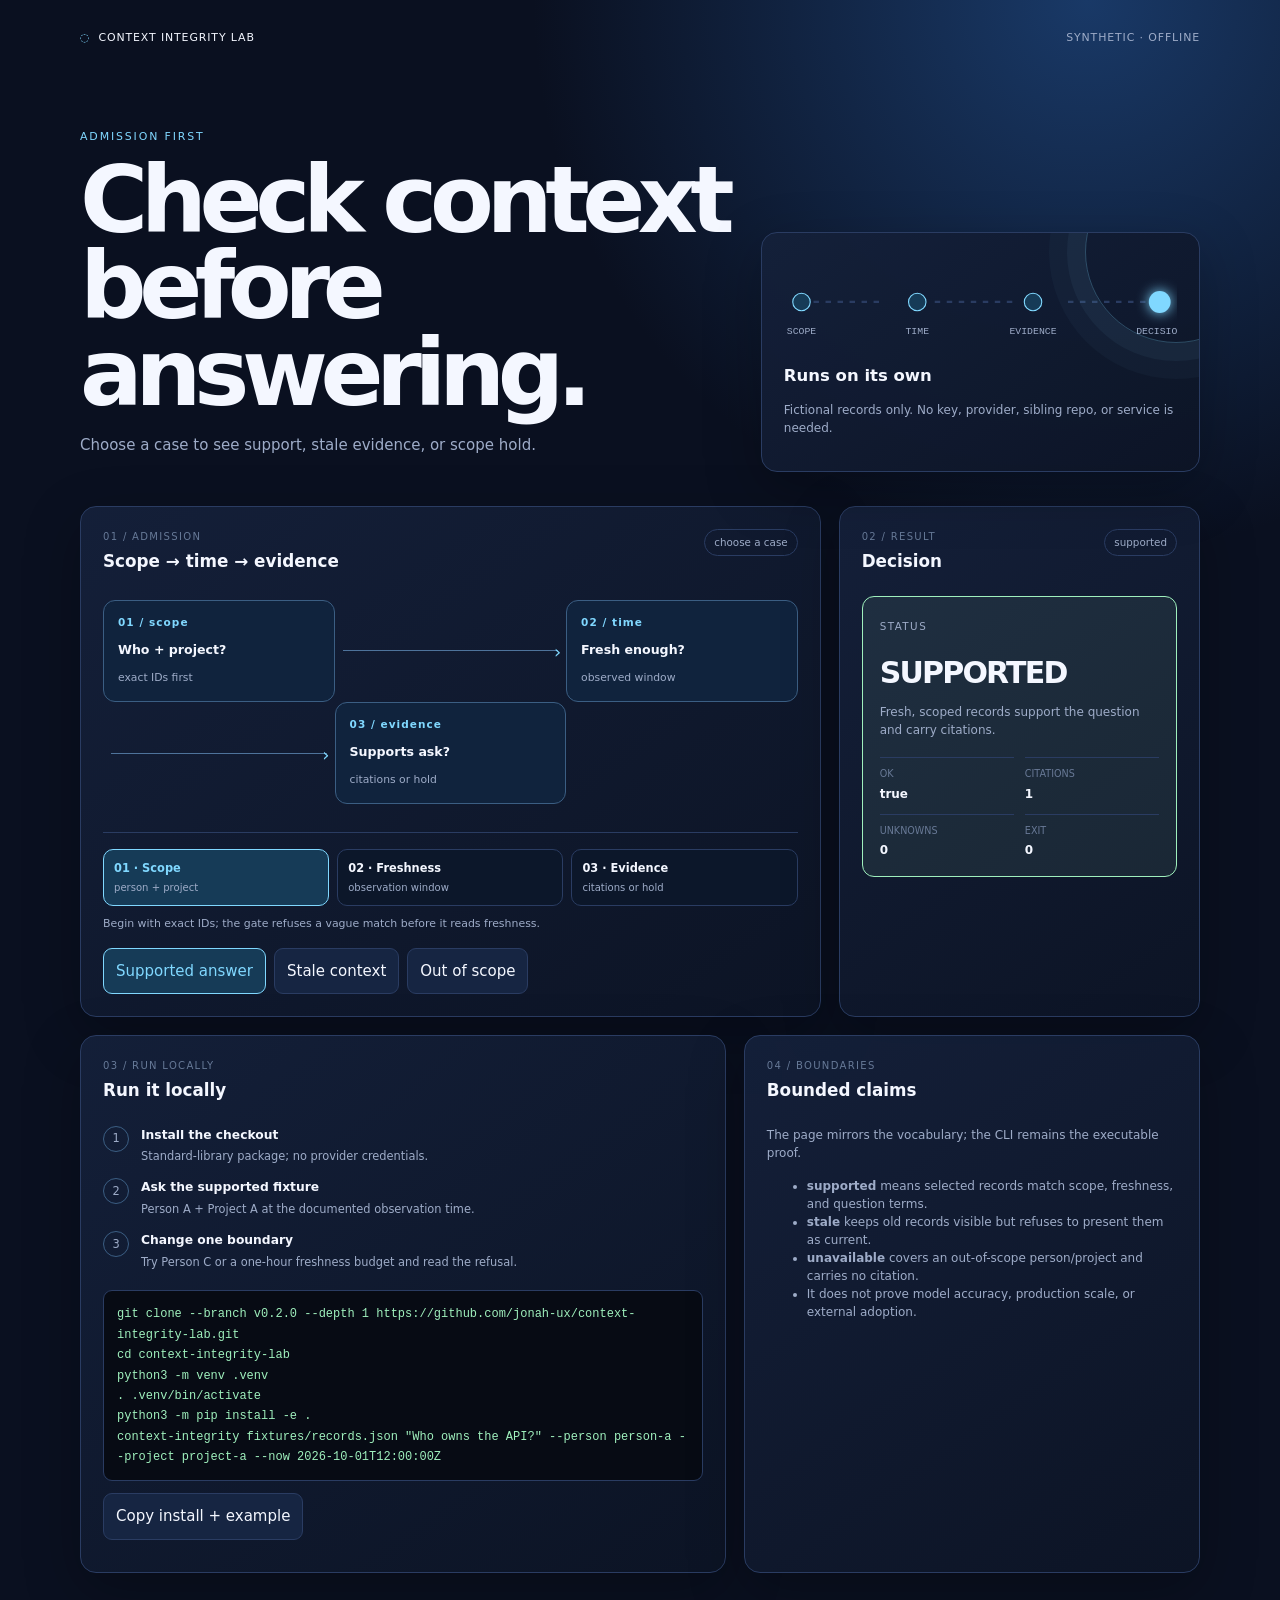
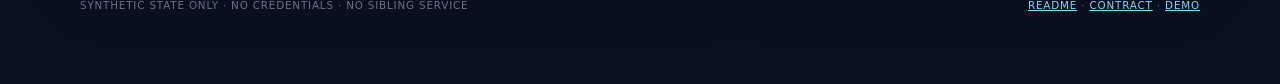
==== commit 28b41b2d: "docs(guides): consolidate admission controls and setup copy Agent-Session: 01a0f53c-2d67-7692-81d7-2" ====
--- a/docs/admission-explorer.html
+++ b/docs/admission-explorer.html
@@ -6,35 +6,34 @@
 <title>Context Integrity Lab · admission explorer</title>
 <link rel="icon" href="data:image/svg+xml,%3Csvg xmlns=%22http://www.w3.org/2000/svg%22 viewBox=%220 0 64 64%22%3E%3Crect width=%2264%22 height=%2264%22 rx=%2214%22 fill=%22%230a1020%22/%3E%3Cpath d=%22M16 22h32M16 32h22M16 42h32%22 stroke=%22%2380d8ff%22 stroke-width=%225%22 stroke-linecap=%22round%22/%3E%3Ccircle cx=%2247%22 cy=%2232%22 r=%225%22 fill=%22%239ff0bd%22/%3E%3C/svg%3E">
 <style>
-:root{color-scheme:dark;--bg:#0a1020;--panel:#111b32;--line:#2a3c62;--ink:#f4f7ff;--muted:#9eacc8;--blue:#80d8ff;--green:#9ff0bd;--orange:#ffc879;--red:#ff9b9b;font:15px/1.5 ui-sans-serif,system-ui,sans-serif}*{box-sizing:border-box}body{margin:0;color:var(--ink);background:radial-gradient(circle at 85% 0,#193967,transparent 37rem),var(--bg)}a{color:var(--blue)}.shell{width:min(1120px,calc(100% - 34px));margin:auto;padding:30px 0 70px}.nav,.foot{display:flex;justify-content:space-between;gap:14px;color:var(--muted);font-size:.73rem;letter-spacing:.08em;text-transform:uppercase}.nav{margin-bottom:72px}.brand{color:var(--ink)}.brand:before{content:"◌";color:var(--blue);margin-right:8px}h1{max-width:760px;font-size:clamp(2.6rem,8vw,6.2rem);line-height:.93;letter-spacing:-.08em;margin:0 0 18px}.eyebrow{color:var(--blue);font-size:.73rem;letter-spacing:.17em;text-transform:uppercase}.lede{max-width:680px;color:var(--muted)}.hero{display:grid;grid-template-columns:1.2fr .8fr;gap:22px;align-items:end;margin-bottom:34px}.card{border:1px solid var(--line);border-radius:16px;padding:22px;background:linear-gradient(145deg,rgba(20,32,58,.94),rgba(12,20,37,.94));box-shadow:0 18px 56px #0004}.callout h2{margin:0 0 8px;font-size:1.1rem}.callout p,.limits p,.limits li{color:var(--muted);font-size:.8rem}.chips{display:flex;flex-wrap:wrap;gap:8px;margin-top:18px}.chip{border:1px solid var(--line);border-radius:99px;padding:5px 9px;color:var(--muted);font-size:.69rem}.grid{display:grid;grid-template-columns:repeat(12,1fr);gap:18px}.explorer{grid-column:span 8}.readout{grid-column:span 4}.guide{grid-column:span 7}.limits{grid-column:span 5}.panel-head{display:flex;justify-content:space-between;gap:10px;align-items:start;margin-bottom:22px}.kicker{color:#667997;letter-spacing:.13em;text-transform:uppercase;font-size:.67rem}.panel-head h2{margin:5px 0 0;font-size:1.12rem}.graph{display:grid;grid-template-columns:repeat(3,1fr);gap:0;align-items:center;overflow:auto;padding:4px 0 10px}.node{min-width:140px;border:1px solid #3b5e83;border-radius:12px;padding:14px;background:#10233d}.node b{display:block;color:var(--blue);font-size:.7rem;letter-spacing:.1em}.node strong{display:block;margin:10px 0 5px;font-size:.84rem}.node span{color:var(--muted);font-size:.72rem}.arrow{min-width:20px;height:1px;background:#4e739b;position:relative;margin:0 8px}.arrow:after{content:"›";position:absolute;right:-3px;top:-12px;color:var(--blue);font-size:1.2rem}.option-row{display:flex;flex-wrap:wrap;gap:8px;margin-top:15px}.option{border:1px solid var(--line);border-radius:9px;background:#162542;color:var(--ink);padding:11px 12px;text-align:left;cursor:pointer;font:inherit}.option:hover,.option:focus-visible{border-color:var(--blue);outline:none}.option[aria-pressed=true]{border-color:var(--blue);color:var(--blue);background:#163b57}.state{min-height:212px;border:1px solid var(--green);border-radius:12px;padding:17px;background:#9ff0bd14}.state.orange{border-color:var(--orange);background:#ffc87914}.state.red{border-color:var(--red);background:#ff9b9b14}.state-label{font-size:.69rem;text-transform:uppercase;letter-spacing:.14em;color:var(--muted)}.state h3{margin:14px 0 8px;font-size:2rem;letter-spacing:-.06em}.state p{color:var(--muted);font-size:.8rem;margin:0}.facts{display:grid;grid-template-columns:repeat(2,1fr);gap:11px;margin-top:18px}.fact{border-top:1px solid var(--line);padding-top:9px}.fact small{display:block;color:#687996;text-transform:uppercase;font-size:.64rem}.fact b{display:block;margin-top:3px;font-size:.8rem}.steps{display:grid;gap:12px;list-style:none;padding:0;margin:0}.steps li{display:grid;grid-template-columns:28px 1fr;gap:10px}.num{display:grid;place-items:center;border:1px solid #3b5e83;border-radius:50%;width:26px;height:26px;color:var(--blue);font-size:.72rem}.steps strong{display:block;font-size:.82rem}.steps span{color:var(--muted);font-size:.76rem}.terminal{margin-top:18px;border:1px solid var(--line);border-radius:9px;padding:13px;overflow:auto;background:#070b14;color:var(--green);font:12px/1.7 ui-monospace,monospace}.foot{margin-top:25px;color:#66738b;font-size:.69rem}@media(max-width:780px){.hero{grid-template-columns:1fr}.explorer,.readout,.guide,.limits{grid-column:span 12}}@media(max-width:500px){.shell{width:calc(100% - 22px);padding-top:18px}.nav{margin-bottom:45px}.graph{grid-template-columns:repeat(3,140px)}.foot{display:block}.foot span{display:block;margin-top:6px}}@media(prefers-reduced-motion:no-preference){.state{animation:enter .25s ease-out}@keyframes enter{from{opacity:.4;transform:translateY(4px)}to{opacity:1;transform:none}}}
+:root{color-scheme:dark;--bg:#0a1020;--panel:#111b32;--line:#2a3c62;--ink:#f4f7ff;--muted:#9eacc8;--blue:#80d8ff;--green:#9ff0bd;--orange:#ffc879;--red:#ff9b9b;font:15px/1.5 ui-sans-serif,system-ui,sans-serif}*{box-sizing:border-box}body{margin:0;color:var(--ink);background:radial-gradient(circle at 85% 0,#193967,transparent 37rem),var(--bg)}a{color:var(--blue)}.shell{width:min(1120px,calc(100% - 34px));margin:auto;padding:30px 0 70px}.nav,.foot{display:flex;justify-content:space-between;gap:14px;color:var(--muted);font-size:.73rem;letter-spacing:.08em;text-transform:uppercase}.nav{margin-bottom:72px}.brand{color:var(--ink)}.brand:before{content:"◌";color:var(--blue);margin-right:8px}h1{max-width:760px;font-size:clamp(2.6rem,8vw,6.2rem);line-height:.93;letter-spacing:-.08em;margin:0 0 18px}.eyebrow{color:var(--blue);font-size:.73rem;letter-spacing:.17em;text-transform:uppercase}.lede{max-width:680px;color:var(--muted)}.hero{display:grid;grid-template-columns:1.2fr .8fr;gap:22px;align-items:end;margin-bottom:34px}.card{border:1px solid var(--line);border-radius:16px;padding:22px;background:linear-gradient(145deg,rgba(20,32,58,.94),rgba(12,20,37,.94));box-shadow:0 18px 56px #0004}.callout h2{margin:0 0 8px;font-size:1.1rem}.callout p,.limits p,.limits li{color:var(--muted);font-size:.8rem}.chips{display:flex;flex-wrap:wrap;gap:8px;margin-top:18px}.chip{border:1px solid var(--line);border-radius:99px;padding:5px 9px;color:var(--muted);font-size:.69rem}.grid{display:grid;grid-template-columns:repeat(12,1fr);gap:18px}.explorer{grid-column:span 8}.readout{grid-column:span 4}.guide{grid-column:span 7}.limits{grid-column:span 5}.panel-head{display:flex;justify-content:space-between;gap:10px;align-items:start;margin-bottom:22px}.kicker{color:#667997;letter-spacing:.13em;text-transform:uppercase;font-size:.67rem}.panel-head h2{margin:5px 0 0;font-size:1.12rem}.graph{display:grid;grid-template-columns:repeat(3,1fr);gap:0;align-items:center;overflow:auto;padding:4px 0 10px}.node{min-width:140px;border:1px solid #3b5e83;border-radius:12px;padding:14px;background:#10233d}.node b{display:block;color:var(--blue);font-size:.7rem;letter-spacing:.1em}.node strong{display:block;margin:10px 0 5px;font-size:.84rem}.node span{color:var(--muted);font-size:.72rem}.arrow{min-width:20px;height:1px;background:#4e739b;position:relative;margin:0 8px}.arrow:after{content:"›";position:absolute;right:-3px;top:-12px;color:var(--blue);font-size:1.2rem}.option-row{display:flex;flex-wrap:wrap;gap:8px;margin-top:15px}.option{border:1px solid var(--line);border-radius:9px;background:#162542;color:var(--ink);padding:11px 12px;text-align:left;cursor:pointer;font:inherit}.option:hover,.option:focus-visible{border-color:var(--blue);outline:none}.option[aria-pressed=true]{border-color:var(--blue);color:var(--blue);background:#163b57}.state{min-height:212px;border:1px solid var(--green);border-radius:12px;padding:17px;background:#9ff0bd14}.state.orange{border-color:var(--orange);background:#ffc87914}.state.red{border-color:var(--red);background:#ff9b9b14}.state-label{font-size:.69rem;text-transform:uppercase;letter-spacing:.14em;color:var(--muted)}.state h3{margin:14px 0 8px;font-size:2rem;letter-spacing:-.06em}.state p{color:var(--muted);font-size:.8rem;margin:0}.facts{display:grid;grid-template-columns:repeat(2,1fr);gap:11px;margin-top:18px}.fact{border-top:1px solid var(--line);padding-top:9px}.fact small{display:block;color:#687996;text-transform:uppercase;font-size:.64rem}.fact b{display:block;margin-top:3px;font-size:.8rem}.steps{display:grid;gap:12px;list-style:none;padding:0;margin:0}.steps li{display:grid;grid-template-columns:28px 1fr;gap:10px}.num{display:grid;place-items:center;border:1px solid #3b5e83;border-radius:50%;width:26px;height:26px;color:var(--blue);font-size:.72rem}.steps strong{display:block;font-size:.82rem}.steps span{color:var(--muted);font-size:.76rem}.terminal{white-space:pre-wrap;overflow-wrap:anywhere;margin-top:18px;border:1px solid var(--line);border-radius:9px;padding:13px;overflow:auto;background:#070b14;color:var(--green);font:12px/1.7 ui-monospace,monospace}.foot{margin-top:25px;color:#66738b;font-size:.69rem}@media(max-width:780px){.hero{grid-template-columns:1fr}.explorer,.readout,.guide,.limits{grid-column:span 12}}@media(max-width:500px){.shell{width:calc(100% - 22px);padding-top:18px}.nav{margin-bottom:45px}.graph{grid-template-columns:repeat(3,140px)}.foot{display:block}.foot span{display:block;margin-top:6px}}@media(prefers-reduced-motion:no-preference){.state{animation:enter .25s ease-out}@keyframes enter{from{opacity:.4;transform:translateY(4px)}to{opacity:1;transform:none}}}
 
-.launch-card{position:relative;overflow:hidden}.launch-card:after{content:"";position:absolute;width:180px;height:180px;right:-68px;top:-72px;border:1px solid #80d8ff44;border-radius:50%;box-shadow:0 0 0 18px #80d8ff0d,0 0 0 36px #80d8ff08}.signal-map{display:block;width:100%;height:auto;margin:0 0 15px}.signal-map .pulse{fill:#80d8ff;filter:drop-shadow(0 0 6px #80d8ff)}.launch-actions{display:grid;grid-template-columns:repeat(3,1fr);gap:7px;margin-top:15px}.launch-actions button{border:1px solid #2a3c62;border-radius:9px;background:#162542;color:var(--ink);padding:9px 7px;font:700 .67rem/1.2 ui-monospace,monospace;cursor:pointer}.launch-actions button:hover,.launch-actions button:focus-visible{border-color:var(--blue);outline:2px solid #80d8ff55;outline-offset:2px}.launch-actions button[aria-pressed=true]{border-color:var(--blue);color:var(--blue);background:#163b57}.launch-status{min-height:2.5em;margin:11px 0 0!important;font-size:.72rem!important}.admission-steps{display:grid;grid-template-columns:repeat(3,1fr);gap:8px;margin-top:18px;padding-top:16px;border-top:1px solid var(--line)}.admission-step{border:1px solid var(--line);border-radius:10px;background:#0c172a;color:var(--muted);padding:10px;text-align:left;cursor:pointer;font:inherit}.admission-step strong{display:block;color:var(--ink);font-size:.76rem}.admission-step small{display:block;margin-top:3px;color:var(--muted);font-size:.67rem}.admission-step.is-current{border-color:var(--blue);background:#163b57;color:var(--blue)}.admission-step.is-current strong{color:var(--blue)}.step-copy{margin:10px 0 0!important;color:var(--muted);font-size:.73rem!important}.hero .chips{position:relative;z-index:1}@media(max-width:500px){.launch-actions{grid-template-columns:1fr}.admission-steps{grid-template-columns:1fr}}@media(prefers-reduced-motion:reduce){*,*::before,*::after{animation:none!important;transition:none!important;scroll-behavior:auto!important}}
+.launch-card{position:relative;overflow:hidden}.launch-card:after{content:"";position:absolute;width:180px;height:180px;right:-68px;top:-72px;border:1px solid #80d8ff44;border-radius:50%;box-shadow:0 0 0 18px #80d8ff0d,0 0 0 36px #80d8ff08}.signal-map{display:block;width:100%;height:auto;margin:0 0 15px}.signal-map .pulse{fill:#80d8ff;filter:drop-shadow(0 0 6px #80d8ff)}.admission-steps{display:grid;grid-template-columns:repeat(3,1fr);gap:8px;margin-top:18px;padding-top:16px;border-top:1px solid var(--line)}.admission-step{border:1px solid var(--line);border-radius:10px;background:#0c172a;color:var(--muted);padding:10px;text-align:left;cursor:pointer;font:inherit}.admission-step strong{display:block;color:var(--ink);font-size:.76rem}.admission-step small{display:block;margin-top:3px;color:var(--muted);font-size:.67rem}.admission-step.is-current{border-color:var(--blue);background:#163b57;color:var(--blue)}.admission-step.is-current strong{color:var(--blue)}.step-copy{margin:10px 0 0!important;color:var(--muted);font-size:.73rem!important}.hero .chips{position:relative;z-index:1}@media(max-width:500px){.admission-steps{grid-template-columns:1fr}}@media(prefers-reduced-motion:reduce){*,*::before,*::after{animation:none!important;transition:none!important;scroll-behavior:auto!important}}
 
-.launch-actions button:last-child{border-color:#9ff0bd55;color:var(--green)}
-@media(max-width:520px){.nav{align-items:flex-start;flex-direction:column;gap:6px}.hero{gap:16px}.launch-actions{grid-template-columns:1fr}.option-row{display:grid;grid-template-columns:1fr}.option{width:100%}.admission-steps{grid-template-columns:1fr}.admission-step{width:100%}.terminal{font-size:11px;line-height:1.55}}
+@media(max-width:520px){.nav{align-items:flex-start;flex-direction:column;gap:6px}.hero{gap:16px}.option-row{display:grid;grid-template-columns:1fr}.option{width:100%}.admission-steps{grid-template-columns:1fr}.admission-step{width:100%}.terminal{font-size:11px;line-height:1.55}}
 </style>
 </head>
 <body><main class="shell">
 <header class="nav"><span class="brand">CONTEXT INTEGRITY LAB</span><span>synthetic · offline</span></header>
-<section class="hero"><div><p class="eyebrow">Admission first</p><h1>Ask the context to earn its answer.</h1><p class="lede">Choose a case to see support, stale evidence, or scope hold.</p><div class="chips"><span class="chip">scope first</span><span class="chip">time-bounded</span><span class="chip">cited output</span></div></div><aside class="card callout launch-card"><svg class="signal-map" viewBox="0 0 360 86" role="img" aria-label="Scope, freshness, and evidence feed a decision envelope"><path d="M16 43h74m48 0h74m48 0h84" fill="none" stroke="#2a3c62" stroke-width="2" stroke-dasharray="5 6"/><circle cx="16" cy="43" r="8" fill="#163b57" stroke="#80d8ff"/><circle cx="122" cy="43" r="8" fill="#163b57" stroke="#80d8ff"/><circle cx="228" cy="43" r="8" fill="#163b57" stroke="#80d8ff"/><circle class="pulse" cx="344" cy="43" r="10"/><g fill="#9eacc8" font-size="9" font-family="ui-monospace,monospace" text-anchor="middle"><text x="16" y="72">SCOPE</text><text x="122" y="72">TIME</text><text x="228" y="72">EVIDENCE</text><text x="344" y="72">DECISION</text></g></svg><h2>Runs on its own</h2><p>Fictional records only. No key, provider, sibling repo, or service is needed.</p><div class="launch-actions" role="group" aria-label="Launch a synthetic admission case"><button data-case="supported" aria-pressed="true">01 support</button><button data-case="stale" aria-pressed="false">02 stale</button><button data-case="scope" aria-pressed="false">03 scope hold</button><button id="copy-first-run" type="button">copy first run</button></div><p id="launch-status" class="launch-status" role="status" aria-live="polite">Start supported, then challenge one gate.</p></aside></section>
+<section class="hero"><div><p class="eyebrow">Admission first</p><h1>Check context before answering.</h1><p class="lede">Choose a case to see support, stale evidence, or scope hold.</p></div><aside class="card callout launch-card"><svg class="signal-map" viewBox="0 0 360 86" role="img" aria-label="Scope, freshness, and evidence feed a decision envelope"><path d="M16 43h74m48 0h74m48 0h84" fill="none" stroke="#2a3c62" stroke-width="2" stroke-dasharray="5 6"/><circle cx="16" cy="43" r="8" fill="#163b57" stroke="#80d8ff"/><circle cx="122" cy="43" r="8" fill="#163b57" stroke="#80d8ff"/><circle cx="228" cy="43" r="8" fill="#163b57" stroke="#80d8ff"/><circle class="pulse" cx="344" cy="43" r="10"/><g fill="#9eacc8" font-size="9" font-family="ui-monospace,monospace" text-anchor="middle"><text x="16" y="72">SCOPE</text><text x="122" y="72">TIME</text><text x="228" y="72">EVIDENCE</text><text x="344" y="72">DECISION</text></g></svg><h2>Runs on its own</h2><p>Fictional records only. No key, provider, sibling repo, or service is needed.</p></aside></section>
 <section class="grid">
 <article class="card explorer"><div class="panel-head"><div><div class="kicker">01 / admission</div><h2>Scope → time → evidence</h2></div><span class="chip">choose a case</span></div><div class="graph" aria-label="Admission decision graph"><div class="node"><b>01 / scope</b><strong>Who + project?</strong><span>exact IDs first</span></div><span class="arrow" aria-hidden="true"></span><div class="node"><b>02 / time</b><strong>Fresh enough?</strong><span>observed window</span></div><span class="arrow" aria-hidden="true"></span><div class="node"><b>03 / evidence</b><strong>Supports ask?</strong><span>citations or hold</span></div></div><div class="admission-steps" role="group" aria-label="Admission gate steps"><button class="admission-step is-current" data-step="scope"><strong>01 · Scope</strong><small>person + project</small></button><button class="admission-step" data-step="freshness"><strong>02 · Freshness</strong><small>observation window</small></button><button class="admission-step" data-step="evidence"><strong>03 · Evidence</strong><small>citations or hold</small></button></div><p id="step-copy" class="step-copy">Begin with exact IDs; the gate refuses a vague match before it reads freshness.</p><div class="option-row" role="group" aria-label="Synthetic admission cases"><button class="option" data-case="supported" aria-pressed="true">Supported answer</button><button class="option" data-case="stale" aria-pressed="false">Stale context</button><button class="option" data-case="scope" aria-pressed="false">Out of scope</button></div></article>
 <article class="card readout"><div class="panel-head"><div><div class="kicker">02 / result</div><h2>Decision</h2></div><span class="chip" id="case-label">supported</span></div><div class="state" id="state" role="status" aria-live="polite"><span class="state-label">status</span><h3 id="status">SUPPORTED</h3><p id="reason">Fresh, scoped records support the question and carry citations.</p><div class="facts"><div class="fact"><small>ok</small><b id="ok">true</b></div><div class="fact"><small>citations</small><b id="citations">1</b></div><div class="fact"><small>unknowns</small><b id="unknowns">0</b></div><div class="fact"><small>exit</small><b id="exit">0</b></div></div></div></article>
-<article class="card guide"><div class="panel-head"><div><div class="kicker">03 / run locally</div><h2>Run it locally</h2></div><span class="chip">copy / paste</span></div><ol class="steps"><li><span class="num">1</span><div><strong>Install the checkout</strong><span>Standard-library package; no provider credentials.</span></div></li><li><span class="num">2</span><div><strong>Ask the supported fixture</strong><span>Person A + Project A at the documented observation time.</span></div></li><li><span class="num">3</span><div><strong>Change one boundary</strong><span>Try Person C or a one-hour freshness budget and read the refusal.</span></div></li></ol><div class="terminal">git clone --branch v0.2.0 --depth 1 https://github.com/jonah-ux/context-integrity-lab.git<br>cd context-integrity-lab<br>python3 -m venv .venv<br>. .venv/bin/activate<br>python3 -m pip install -e .<br>context-integrity fixtures/records.json "Who owns the API?" --person person-a --project project-a --now 2026-10-01T12:00:00Z</div></article>
-<article class="card limits"><div class="panel-head"><div><div class="kicker">04 / boundaries</div><h2>Bounded claims</h2></div><span class="chip">no magic</span></div><p>The page mirrors the vocabulary; the CLI remains the executable proof.</p><ul><li><b>supported</b> means selected records match scope, freshness, and question terms.</li><li><b>stale</b> keeps old records visible but refuses to present them as current.</li><li><b>unavailable</b> covers an out-of-scope person/project and carries no citation.</li><li>It does not prove model accuracy, production scale, or external adoption.</li></ul></article>
-</section><footer class="foot"><span>synthetic state only · no credentials · no sibling service</span><span><a href="https://github.com/jonah-ux/context-integrity-lab/blob/main/README.md">README</a> · <a href="https://github.com/jonah-ux/context-integrity-lab/blob/main/docs/contracts/context-integrity-v1.md">contract</a> · <a href="https://github.com/jonah-ux/context-integrity-lab/blob/main/DEMO.md">demo</a></span></footer>
-</main>
-<script>
-const cases={supported:{label:"supported",status:"SUPPORTED",reason:"Fresh, scoped records support the question and carry citations.",ok:"true",citations:"1",unknowns:"0",exit:"0",tone:"",step:3,launch:"Fresh scope and evidence all agree. This is the only path that returns a citation."},stale:{label:"freshness refusal",status:"STALE",reason:"The records exist, but the observation is outside the one-hour freshness budget.",ok:"false",citations:"0",unknowns:"1",exit:"1",tone:"orange",step:2,launch:"Scope matched, then the time gate stopped the claim before it looked current."},scope:{label:"scope hold",status:"UNAVAILABLE",reason:"No record matches the requested person and project. The gate returns no citation.",ok:"false",citations:"0",unknowns:"1",exit:"1",tone:"red",step:1,launch:"The first gate held the request: no exact person + project pair means no evidence read."}};
-const stepCopy={scope:"Begin with exact IDs; the gate refuses a vague match before it reads freshness.",freshness:"The record must fall inside the observation window before it can support a current answer.",evidence:"Only matching, fresh records with citations can support the question."};
-const state=document.querySelector("#state"),label=document.querySelector("#case-label"),launchStatus=document.querySelector("#launch-status");
-document.querySelector("#copy-first-run").addEventListener("click",async()=>{const firstRun=`git clone --branch v0.2.0 --depth 1 https://github.com/jonah-ux/context-integrity-lab.git
+<article class="card guide"><div class="panel-head"><div><div class="kicker">03 / run locally</div><h2>Run it locally</h2></div></div><ol class="steps"><li><span class="num">1</span><div><strong>Install the checkout</strong><span>Standard-library package; no provider credentials.</span></div></li><li><span class="num">2</span><div><strong>Ask the supported fixture</strong><span>Person A + Project A at the documented observation time.</span></div></li><li><span class="num">3</span><div><strong>Change one boundary</strong><span>Try Person C or a one-hour freshness budget and read the refusal.</span></div></li></ol><pre class="terminal" id="first-run">git clone --branch v0.2.0 --depth 1 https://github.com/jonah-ux/context-integrity-lab.git
 cd context-integrity-lab
 python3 -m venv .venv
 . .venv/bin/activate
 python3 -m pip install -e .
-context-integrity fixtures/records.json "Who owns the API?" --person person-a --project project-a --now 2026-10-01T12:00:00Z`;try{await navigator.clipboard.writeText(firstRun);launchStatus.textContent="First-run commands copied. Change one boundary in the explorer after the CLI returns."}catch(error){launchStatus.textContent="Copy was unavailable; the full command block remains below for manual selection."}});
-function renderCase(name){const item=cases[name];document.querySelectorAll("[data-case]").forEach(button=>button.setAttribute("aria-pressed",String(button.dataset.case===name)));state.className="state "+item.tone;label.textContent=item.label;for(const key of ["status","reason","ok","citations","unknowns","exit"])document.querySelector("#"+key).textContent=item[key];launchStatus.textContent=item.launch;document.querySelectorAll("[data-step]").forEach((button,index)=>button.classList.toggle("is-current",index<item.step));}
+context-integrity fixtures/records.json "Who owns the API?" --person person-a --project project-a --now 2026-10-01T12:00:00Z</pre><button class="option" id="copy-first-run" type="button">Copy install + example</button><p id="copy-status" class="step-copy" role="status" aria-live="polite"></p></article>
+<article class="card limits"><div class="panel-head"><div><div class="kicker">04 / boundaries</div><h2>Bounded claims</h2></div></div><p>The page mirrors the vocabulary; the CLI remains the executable proof.</p><ul><li><b>supported</b> means selected records match scope, freshness, and question terms.</li><li><b>stale</b> keeps old records visible but refuses to present them as current.</li><li><b>unavailable</b> covers an out-of-scope person/project and carries no citation.</li><li>It does not prove model accuracy, production scale, or external adoption.</li></ul></article>
+</section><footer class="foot"><span>synthetic state only · no credentials · no sibling service</span><span><a href="https://github.com/jonah-ux/context-integrity-lab/blob/main/README.md">README</a> · <a href="https://github.com/jonah-ux/context-integrity-lab/blob/main/docs/contracts/context-integrity-v1.md">contract</a> · <a href="https://github.com/jonah-ux/context-integrity-lab/blob/main/DEMO.md">demo</a></span></footer>
+</main>
+<script>
+const cases={supported:{label:"supported",status:"SUPPORTED",reason:"Fresh, scoped records support the question and carry citations.",ok:"true",citations:"1",unknowns:"0",exit:"0",tone:"",step:3},stale:{label:"freshness refusal",status:"STALE",reason:"The records exist, but the observation is outside the one-hour freshness budget.",ok:"false",citations:"0",unknowns:"1",exit:"1",tone:"orange",step:2},scope:{label:"scope hold",status:"UNAVAILABLE",reason:"No record matches the requested person and project. The gate returns no citation.",ok:"false",citations:"0",unknowns:"1",exit:"1",tone:"red",step:1}};
+const stepCopy={scope:"Begin with exact IDs; the gate refuses a vague match before it reads freshness.",freshness:"The record must fall inside the observation window before it can support a current answer.",evidence:"Only matching, fresh records with citations can support the question."};
+const state=document.querySelector("#state"),label=document.querySelector("#case-label"),copyStatus=document.querySelector("#copy-status");
+document.querySelector("#copy-first-run").addEventListener("click",async()=>{const firstRun=document.querySelector("#first-run").textContent;try{await navigator.clipboard.writeText(firstRun);copyStatus.textContent="Commands copied."}catch(error){copyStatus.textContent="Copy was unavailable; select the commands above."}});
+function renderCase(name){const item=cases[name];document.querySelectorAll("[data-case]").forEach(button=>button.setAttribute("aria-pressed",String(button.dataset.case===name)));state.className="state "+item.tone;label.textContent=item.label;for(const key of ["status","reason","ok","citations","unknowns","exit"])document.querySelector("#"+key).textContent=item[key];document.querySelectorAll("[data-step]").forEach((button,index)=>button.classList.toggle("is-current",index<item.step));}
 document.querySelectorAll("[data-case]").forEach(button=>button.addEventListener("click",()=>renderCase(button.dataset.case)));
 document.querySelectorAll("[data-step]").forEach(button=>button.addEventListener("click",()=>{document.querySelector("#step-copy").textContent=stepCopy[button.dataset.step];document.querySelectorAll("[data-step]").forEach(b=>b.classList.toggle("is-current",b===button));}));
 </script></body></html>
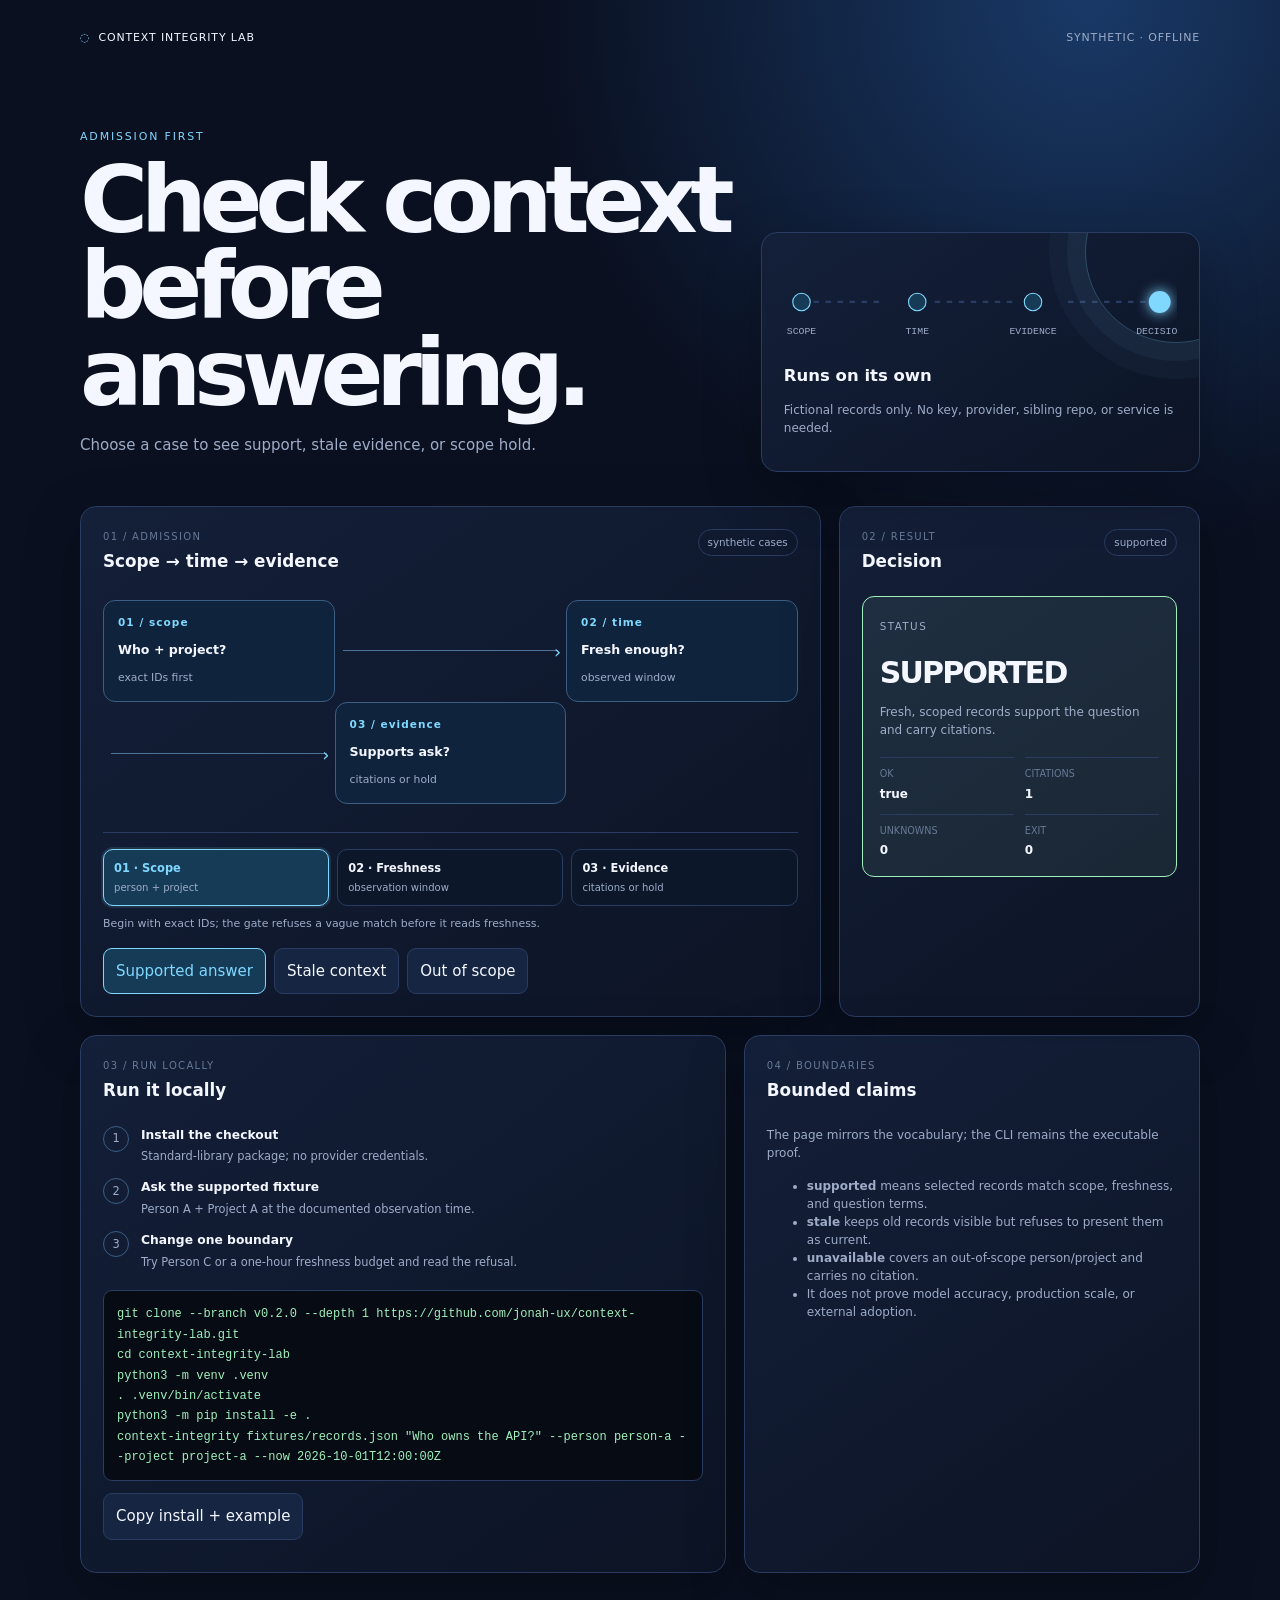
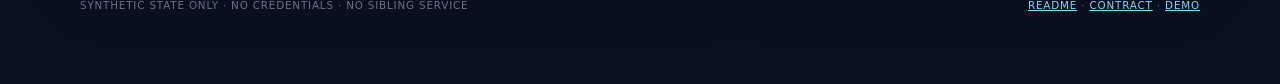
==== commit 1cc0926a: "docs(guides): clarify admission gate state Agent-Session: 01a0f53c-2d67-7692-81d7-23fe0a9d03c3 Agent" ====
--- a/docs/admission-explorer.html
+++ b/docs/admission-explorer.html
@@ -8,16 +8,16 @@
 <style>
 :root{color-scheme:dark;--bg:#0a1020;--panel:#111b32;--line:#2a3c62;--ink:#f4f7ff;--muted:#9eacc8;--blue:#80d8ff;--green:#9ff0bd;--orange:#ffc879;--red:#ff9b9b;font:15px/1.5 ui-sans-serif,system-ui,sans-serif}*{box-sizing:border-box}body{margin:0;color:var(--ink);background:radial-gradient(circle at 85% 0,#193967,transparent 37rem),var(--bg)}a{color:var(--blue)}.shell{width:min(1120px,calc(100% - 34px));margin:auto;padding:30px 0 70px}.nav,.foot{display:flex;justify-content:space-between;gap:14px;color:var(--muted);font-size:.73rem;letter-spacing:.08em;text-transform:uppercase}.nav{margin-bottom:72px}.brand{color:var(--ink)}.brand:before{content:"◌";color:var(--blue);margin-right:8px}h1{max-width:760px;font-size:clamp(2.6rem,8vw,6.2rem);line-height:.93;letter-spacing:-.08em;margin:0 0 18px}.eyebrow{color:var(--blue);font-size:.73rem;letter-spacing:.17em;text-transform:uppercase}.lede{max-width:680px;color:var(--muted)}.hero{display:grid;grid-template-columns:1.2fr .8fr;gap:22px;align-items:end;margin-bottom:34px}.card{border:1px solid var(--line);border-radius:16px;padding:22px;background:linear-gradient(145deg,rgba(20,32,58,.94),rgba(12,20,37,.94));box-shadow:0 18px 56px #0004}.callout h2{margin:0 0 8px;font-size:1.1rem}.callout p,.limits p,.limits li{color:var(--muted);font-size:.8rem}.chips{display:flex;flex-wrap:wrap;gap:8px;margin-top:18px}.chip{border:1px solid var(--line);border-radius:99px;padding:5px 9px;color:var(--muted);font-size:.69rem}.grid{display:grid;grid-template-columns:repeat(12,1fr);gap:18px}.explorer{grid-column:span 8}.readout{grid-column:span 4}.guide{grid-column:span 7}.limits{grid-column:span 5}.panel-head{display:flex;justify-content:space-between;gap:10px;align-items:start;margin-bottom:22px}.kicker{color:#667997;letter-spacing:.13em;text-transform:uppercase;font-size:.67rem}.panel-head h2{margin:5px 0 0;font-size:1.12rem}.graph{display:grid;grid-template-columns:repeat(3,1fr);gap:0;align-items:center;overflow:auto;padding:4px 0 10px}.node{min-width:140px;border:1px solid #3b5e83;border-radius:12px;padding:14px;background:#10233d}.node b{display:block;color:var(--blue);font-size:.7rem;letter-spacing:.1em}.node strong{display:block;margin:10px 0 5px;font-size:.84rem}.node span{color:var(--muted);font-size:.72rem}.arrow{min-width:20px;height:1px;background:#4e739b;position:relative;margin:0 8px}.arrow:after{content:"›";position:absolute;right:-3px;top:-12px;color:var(--blue);font-size:1.2rem}.option-row{display:flex;flex-wrap:wrap;gap:8px;margin-top:15px}.option{border:1px solid var(--line);border-radius:9px;background:#162542;color:var(--ink);padding:11px 12px;text-align:left;cursor:pointer;font:inherit}.option:hover,.option:focus-visible{border-color:var(--blue);outline:none}.option[aria-pressed=true]{border-color:var(--blue);color:var(--blue);background:#163b57}.state{min-height:212px;border:1px solid var(--green);border-radius:12px;padding:17px;background:#9ff0bd14}.state.orange{border-color:var(--orange);background:#ffc87914}.state.red{border-color:var(--red);background:#ff9b9b14}.state-label{font-size:.69rem;text-transform:uppercase;letter-spacing:.14em;color:var(--muted)}.state h3{margin:14px 0 8px;font-size:2rem;letter-spacing:-.06em}.state p{color:var(--muted);font-size:.8rem;margin:0}.facts{display:grid;grid-template-columns:repeat(2,1fr);gap:11px;margin-top:18px}.fact{border-top:1px solid var(--line);padding-top:9px}.fact small{display:block;color:#687996;text-transform:uppercase;font-size:.64rem}.fact b{display:block;margin-top:3px;font-size:.8rem}.steps{display:grid;gap:12px;list-style:none;padding:0;margin:0}.steps li{display:grid;grid-template-columns:28px 1fr;gap:10px}.num{display:grid;place-items:center;border:1px solid #3b5e83;border-radius:50%;width:26px;height:26px;color:var(--blue);font-size:.72rem}.steps strong{display:block;font-size:.82rem}.steps span{color:var(--muted);font-size:.76rem}.terminal{white-space:pre-wrap;overflow-wrap:anywhere;margin-top:18px;border:1px solid var(--line);border-radius:9px;padding:13px;overflow:auto;background:#070b14;color:var(--green);font:12px/1.7 ui-monospace,monospace}.foot{margin-top:25px;color:#66738b;font-size:.69rem}@media(max-width:780px){.hero{grid-template-columns:1fr}.explorer,.readout,.guide,.limits{grid-column:span 12}}@media(max-width:500px){.shell{width:calc(100% - 22px);padding-top:18px}.nav{margin-bottom:45px}.graph{grid-template-columns:repeat(3,140px)}.foot{display:block}.foot span{display:block;margin-top:6px}}@media(prefers-reduced-motion:no-preference){.state{animation:enter .25s ease-out}@keyframes enter{from{opacity:.4;transform:translateY(4px)}to{opacity:1;transform:none}}}
 
-.launch-card{position:relative;overflow:hidden}.launch-card:after{content:"";position:absolute;width:180px;height:180px;right:-68px;top:-72px;border:1px solid #80d8ff44;border-radius:50%;box-shadow:0 0 0 18px #80d8ff0d,0 0 0 36px #80d8ff08}.signal-map{display:block;width:100%;height:auto;margin:0 0 15px}.signal-map .pulse{fill:#80d8ff;filter:drop-shadow(0 0 6px #80d8ff)}.admission-steps{display:grid;grid-template-columns:repeat(3,1fr);gap:8px;margin-top:18px;padding-top:16px;border-top:1px solid var(--line)}.admission-step{border:1px solid var(--line);border-radius:10px;background:#0c172a;color:var(--muted);padding:10px;text-align:left;cursor:pointer;font:inherit}.admission-step strong{display:block;color:var(--ink);font-size:.76rem}.admission-step small{display:block;margin-top:3px;color:var(--muted);font-size:.67rem}.admission-step.is-current{border-color:var(--blue);background:#163b57;color:var(--blue)}.admission-step.is-current strong{color:var(--blue)}.step-copy{margin:10px 0 0!important;color:var(--muted);font-size:.73rem!important}.hero .chips{position:relative;z-index:1}@media(max-width:500px){.admission-steps{grid-template-columns:1fr}}@media(prefers-reduced-motion:reduce){*,*::before,*::after{animation:none!important;transition:none!important;scroll-behavior:auto!important}}
+.signal-card{position:relative;overflow:hidden}.signal-card:after{content:"";position:absolute;width:180px;height:180px;right:-68px;top:-72px;border:1px solid #80d8ff44;border-radius:50%;box-shadow:0 0 0 18px #80d8ff0d,0 0 0 36px #80d8ff08}.signal-map{display:block;width:100%;height:auto;margin:0 0 15px}.signal-map .pulse{fill:#80d8ff;filter:drop-shadow(0 0 6px #80d8ff)}.admission-steps{display:grid;grid-template-columns:repeat(3,1fr);gap:8px;margin-top:18px;padding-top:16px;border-top:1px solid var(--line)}.admission-step{border:1px solid var(--line);border-radius:10px;background:#0c172a;color:var(--muted);padding:10px;text-align:left;cursor:pointer;font:inherit}.admission-step strong{display:block;color:var(--ink);font-size:.76rem}.admission-step small{display:block;margin-top:3px;color:var(--muted);font-size:.67rem}.admission-step.is-current{border-color:var(--blue);background:#163b57;color:var(--blue)}.admission-step.is-current strong{color:var(--blue)}.admission-step[aria-current="step"]{box-shadow:0 0 0 2px #80d8ff1f}.step-copy{margin:10px 0 0!important;color:var(--muted);font-size:.73rem!important}.hero .chips{position:relative;z-index:1}@media(max-width:500px){.admission-steps{grid-template-columns:1fr}}@media(prefers-reduced-motion:reduce){*,*::before,*::after{animation:none!important;transition:none!important;scroll-behavior:auto!important}}
 
 @media(max-width:520px){.nav{align-items:flex-start;flex-direction:column;gap:6px}.hero{gap:16px}.option-row{display:grid;grid-template-columns:1fr}.option{width:100%}.admission-steps{grid-template-columns:1fr}.admission-step{width:100%}.terminal{font-size:11px;line-height:1.55}}
 </style>
 </head>
 <body><main class="shell">
 <header class="nav"><span class="brand">CONTEXT INTEGRITY LAB</span><span>synthetic · offline</span></header>
-<section class="hero"><div><p class="eyebrow">Admission first</p><h1>Check context before answering.</h1><p class="lede">Choose a case to see support, stale evidence, or scope hold.</p></div><aside class="card callout launch-card"><svg class="signal-map" viewBox="0 0 360 86" role="img" aria-label="Scope, freshness, and evidence feed a decision envelope"><path d="M16 43h74m48 0h74m48 0h84" fill="none" stroke="#2a3c62" stroke-width="2" stroke-dasharray="5 6"/><circle cx="16" cy="43" r="8" fill="#163b57" stroke="#80d8ff"/><circle cx="122" cy="43" r="8" fill="#163b57" stroke="#80d8ff"/><circle cx="228" cy="43" r="8" fill="#163b57" stroke="#80d8ff"/><circle class="pulse" cx="344" cy="43" r="10"/><g fill="#9eacc8" font-size="9" font-family="ui-monospace,monospace" text-anchor="middle"><text x="16" y="72">SCOPE</text><text x="122" y="72">TIME</text><text x="228" y="72">EVIDENCE</text><text x="344" y="72">DECISION</text></g></svg><h2>Runs on its own</h2><p>Fictional records only. No key, provider, sibling repo, or service is needed.</p></aside></section>
+<section class="hero"><div><p class="eyebrow">Admission first</p><h1>Check context before answering.</h1><p class="lede">Choose a case to see support, stale evidence, or scope hold.</p></div><aside class="card callout signal-card"><svg class="signal-map" viewBox="0 0 360 86" role="img" aria-label="Scope, freshness, and evidence feed a decision envelope"><path d="M16 43h74m48 0h74m48 0h84" fill="none" stroke="#2a3c62" stroke-width="2" stroke-dasharray="5 6"/><circle cx="16" cy="43" r="8" fill="#163b57" stroke="#80d8ff"/><circle cx="122" cy="43" r="8" fill="#163b57" stroke="#80d8ff"/><circle cx="228" cy="43" r="8" fill="#163b57" stroke="#80d8ff"/><circle class="pulse" cx="344" cy="43" r="10"/><g fill="#9eacc8" font-size="9" font-family="ui-monospace,monospace" text-anchor="middle"><text x="16" y="72">SCOPE</text><text x="122" y="72">TIME</text><text x="228" y="72">EVIDENCE</text><text x="344" y="72">DECISION</text></g></svg><h2>Runs on its own</h2><p>Fictional records only. No key, provider, sibling repo, or service is needed.</p></aside></section>
 <section class="grid">
-<article class="card explorer"><div class="panel-head"><div><div class="kicker">01 / admission</div><h2>Scope → time → evidence</h2></div><span class="chip">choose a case</span></div><div class="graph" aria-label="Admission decision graph"><div class="node"><b>01 / scope</b><strong>Who + project?</strong><span>exact IDs first</span></div><span class="arrow" aria-hidden="true"></span><div class="node"><b>02 / time</b><strong>Fresh enough?</strong><span>observed window</span></div><span class="arrow" aria-hidden="true"></span><div class="node"><b>03 / evidence</b><strong>Supports ask?</strong><span>citations or hold</span></div></div><div class="admission-steps" role="group" aria-label="Admission gate steps"><button class="admission-step is-current" data-step="scope"><strong>01 · Scope</strong><small>person + project</small></button><button class="admission-step" data-step="freshness"><strong>02 · Freshness</strong><small>observation window</small></button><button class="admission-step" data-step="evidence"><strong>03 · Evidence</strong><small>citations or hold</small></button></div><p id="step-copy" class="step-copy">Begin with exact IDs; the gate refuses a vague match before it reads freshness.</p><div class="option-row" role="group" aria-label="Synthetic admission cases"><button class="option" data-case="supported" aria-pressed="true">Supported answer</button><button class="option" data-case="stale" aria-pressed="false">Stale context</button><button class="option" data-case="scope" aria-pressed="false">Out of scope</button></div></article>
+<article class="card explorer"><div class="panel-head"><div><div class="kicker">01 / admission</div><h2>Scope → time → evidence</h2></div><span class="chip">synthetic cases</span></div><div class="graph" aria-label="Admission decision graph"><div class="node"><b>01 / scope</b><strong>Who + project?</strong><span>exact IDs first</span></div><span class="arrow" aria-hidden="true"></span><div class="node"><b>02 / time</b><strong>Fresh enough?</strong><span>observed window</span></div><span class="arrow" aria-hidden="true"></span><div class="node"><b>03 / evidence</b><strong>Supports ask?</strong><span>citations or hold</span></div></div><div class="admission-steps" role="group" aria-label="Admission gate steps"><button type="button" class="admission-step is-current" data-step="scope" aria-current="step"><strong>01 · Scope</strong><small>person + project</small></button><button type="button" class="admission-step" data-step="freshness"><strong>02 · Freshness</strong><small>observation window</small></button><button type="button" class="admission-step" data-step="evidence"><strong>03 · Evidence</strong><small>citations or hold</small></button></div><p id="step-copy" class="step-copy" role="status" aria-live="polite">Begin with exact IDs; the gate refuses a vague match before it reads freshness.</p><div class="option-row" role="group" aria-label="Synthetic admission cases"><button type="button" class="option" data-case="supported" aria-pressed="true" aria-controls="state">Supported answer</button><button type="button" class="option" data-case="stale" aria-pressed="false" aria-controls="state">Stale context</button><button type="button" class="option" data-case="scope" aria-pressed="false" aria-controls="state">Out of scope</button></div></article>
 <article class="card readout"><div class="panel-head"><div><div class="kicker">02 / result</div><h2>Decision</h2></div><span class="chip" id="case-label">supported</span></div><div class="state" id="state" role="status" aria-live="polite"><span class="state-label">status</span><h3 id="status">SUPPORTED</h3><p id="reason">Fresh, scoped records support the question and carry citations.</p><div class="facts"><div class="fact"><small>ok</small><b id="ok">true</b></div><div class="fact"><small>citations</small><b id="citations">1</b></div><div class="fact"><small>unknowns</small><b id="unknowns">0</b></div><div class="fact"><small>exit</small><b id="exit">0</b></div></div></div></article>
 <article class="card guide"><div class="panel-head"><div><div class="kicker">03 / run locally</div><h2>Run it locally</h2></div></div><ol class="steps"><li><span class="num">1</span><div><strong>Install the checkout</strong><span>Standard-library package; no provider credentials.</span></div></li><li><span class="num">2</span><div><strong>Ask the supported fixture</strong><span>Person A + Project A at the documented observation time.</span></div></li><li><span class="num">3</span><div><strong>Change one boundary</strong><span>Try Person C or a one-hour freshness budget and read the refusal.</span></div></li></ol><pre class="terminal" id="first-run">git clone --branch v0.2.0 --depth 1 https://github.com/jonah-ux/context-integrity-lab.git
 cd context-integrity-lab
@@ -33,7 +33,7 @@
 const stepCopy={scope:"Begin with exact IDs; the gate refuses a vague match before it reads freshness.",freshness:"The record must fall inside the observation window before it can support a current answer.",evidence:"Only matching, fresh records with citations can support the question."};
 const state=document.querySelector("#state"),label=document.querySelector("#case-label"),copyStatus=document.querySelector("#copy-status");
 document.querySelector("#copy-first-run").addEventListener("click",async()=>{const firstRun=document.querySelector("#first-run").textContent;try{await navigator.clipboard.writeText(firstRun);copyStatus.textContent="Commands copied."}catch(error){copyStatus.textContent="Copy was unavailable; select the commands above."}});
-function renderCase(name){const item=cases[name];document.querySelectorAll("[data-case]").forEach(button=>button.setAttribute("aria-pressed",String(button.dataset.case===name)));state.className="state "+item.tone;label.textContent=item.label;for(const key of ["status","reason","ok","citations","unknowns","exit"])document.querySelector("#"+key).textContent=item[key];document.querySelectorAll("[data-step]").forEach((button,index)=>button.classList.toggle("is-current",index<item.step));}
+function renderCase(name){const item=cases[name];document.querySelectorAll("[data-case]").forEach(button=>button.setAttribute("aria-pressed",String(button.dataset.case===name)));state.className="state "+item.tone;label.textContent=item.label;for(const key of ["status","reason","ok","citations","unknowns","exit"])document.querySelector("#"+key).textContent=item[key];document.querySelectorAll("[data-step]").forEach((button,index)=>{button.classList.toggle("is-current",index<item.step);button.toggleAttribute("aria-current",index===item.step-1)});}
 document.querySelectorAll("[data-case]").forEach(button=>button.addEventListener("click",()=>renderCase(button.dataset.case)));
-document.querySelectorAll("[data-step]").forEach(button=>button.addEventListener("click",()=>{document.querySelector("#step-copy").textContent=stepCopy[button.dataset.step];document.querySelectorAll("[data-step]").forEach(b=>b.classList.toggle("is-current",b===button));}));
+document.querySelectorAll("[data-step]").forEach(button=>button.addEventListener("click",()=>{document.querySelector("#step-copy").textContent=stepCopy[button.dataset.step];document.querySelectorAll("[data-step]").forEach(b=>{b.classList.toggle("is-current",b===button);b.toggleAttribute("aria-current",b===button)});}));
 </script></body></html>
